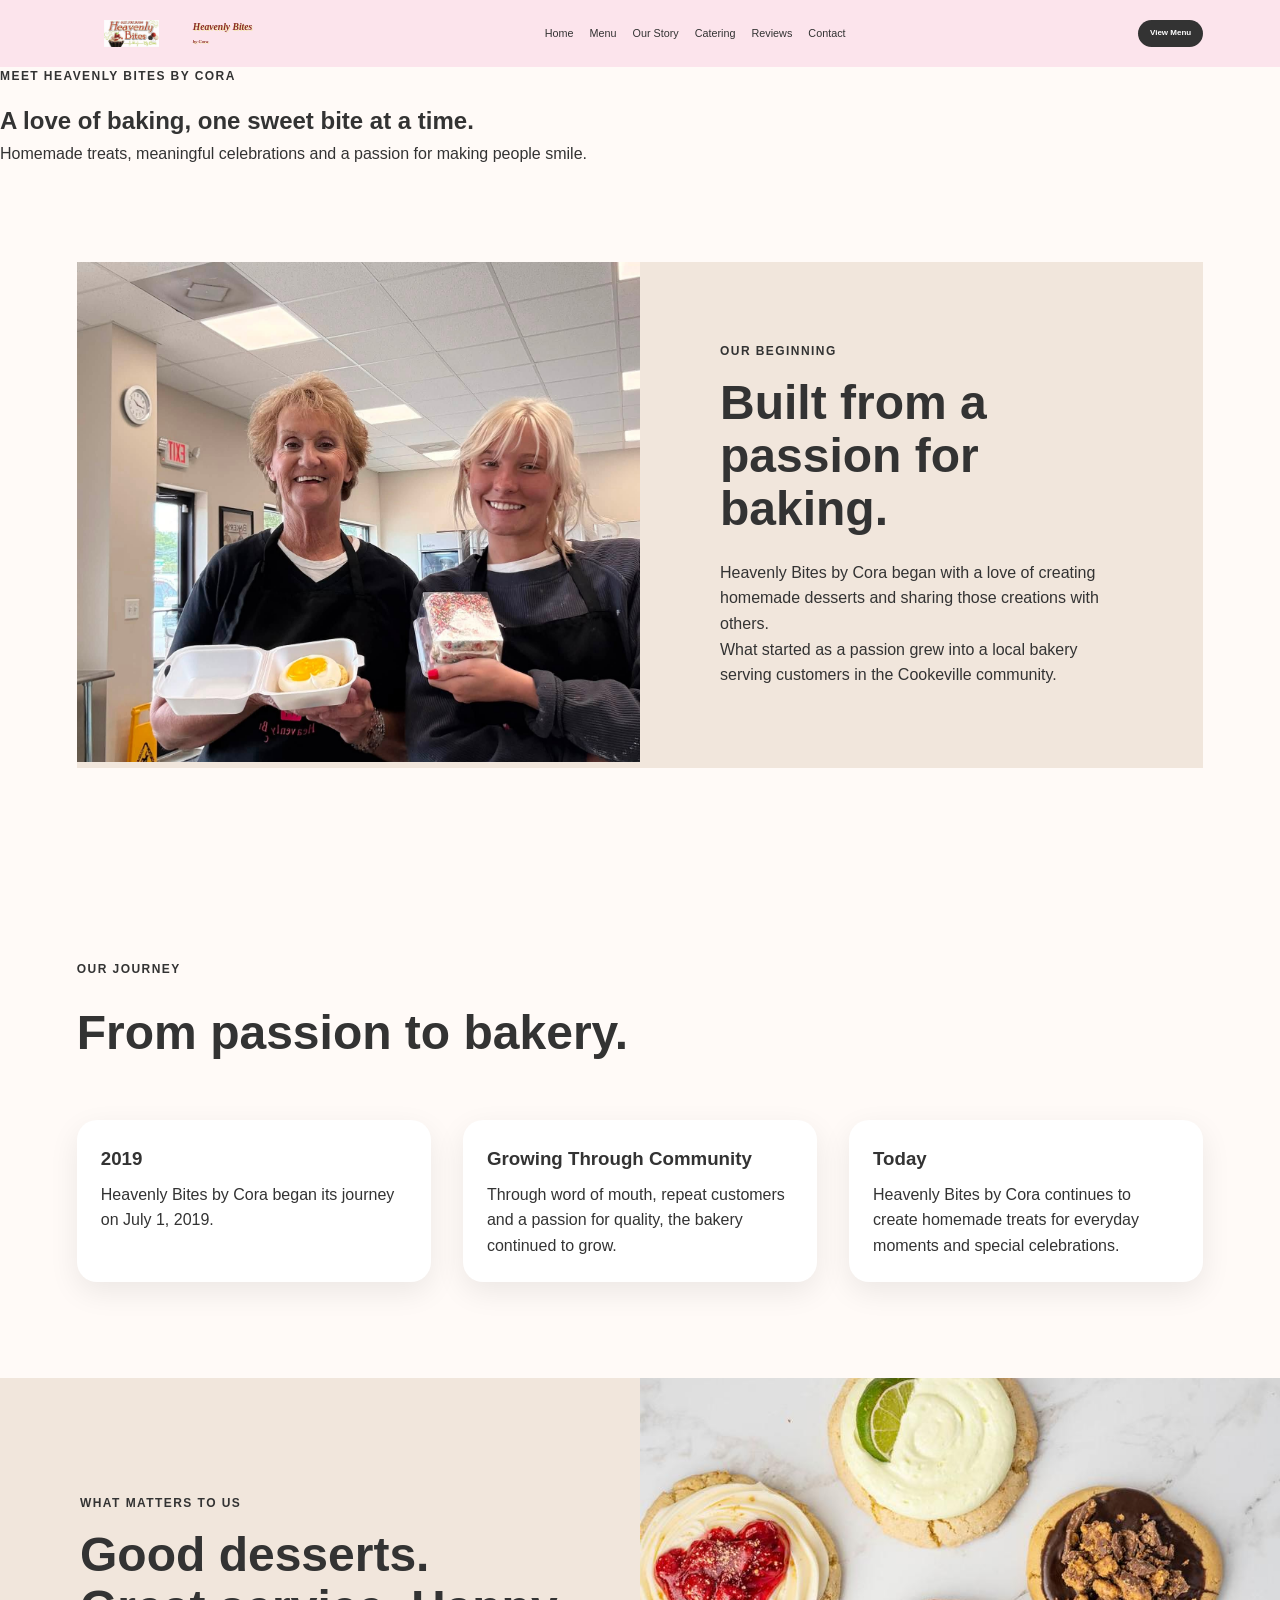
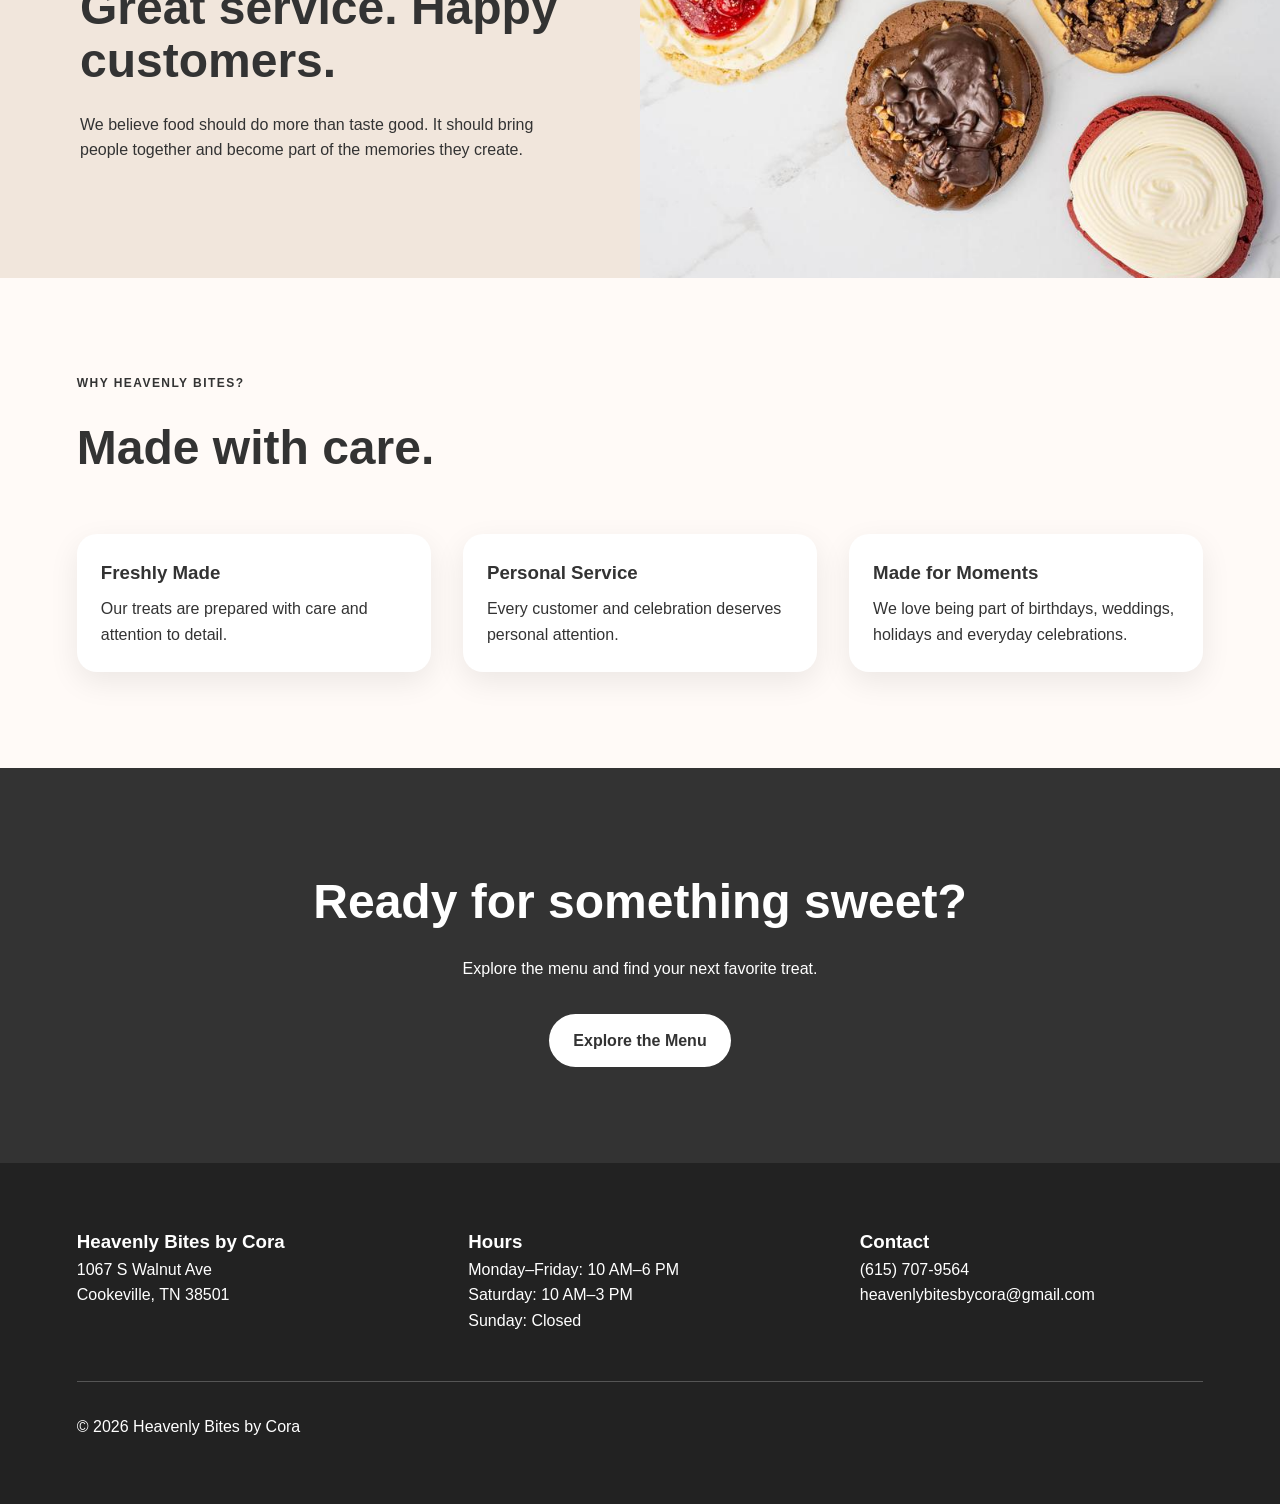
==== about.html @ ba778965 "-m "initial commit"" ====
<!doctype html>
<html lang="en">
  <head>
    <meta charset="UTF-8" />
    <meta name="viewport" content="width=device-width, initial-scale=1.0" />
    <title>Our Story | Heavenly Bites by Cora</title>
    <meta
      name="description"
      content="Learn the story behind Heavenly Bites by Cora and the passion behind the bakery's homemade treats."
    />
    <link rel="stylesheet" href="css/style.css" />
  </head>
  <body>
    <!-- =========================
     Navigation
========================= -->
    <header class="navbar">
      <a href="index.html" class="logo">
        <img src="assets/images/logo-1.png" alt="" />
        <span>Heavenly Bites<br /><small>by Cora</small></span>
      </a>
      <button class="menu-button" aria-label="Open navigation menu">☰</button>
      <nav>
        <a href="index.html"> Home </a>
        <a href="menu.html"> Menu </a>
        <a href="about.html" class="active"> Our Story </a>
        <a href="catering.html"> Catering </a>
        <a href="index.html#reviews"> Reviews </a>
        <a href="index.html#contact"> Contact </a>
      </nav>
      <a href="menu.html" class="btn btn-primary"> View Menu </a>
    </header>
    <!-- =========================
     About Hero
========================= -->
    <main>
      <section class="page-hero">
        <div class="page-hero-content">
          <p class="eyebrow">Meet Heavenly Bites by Cora</p>
          <h1>A love of baking, one sweet bite at a time.</h1>
          <p>
            Homemade treats, meaningful celebrations and a passion for making
            people smile.
          </p>
        </div>
      </section>
      <!-- =========================
     Our Story
========================= -->
      <section class="section">
        <div class="catering">
          <div class="catering-image">
            <img
              src="/assets/images/our-story.jpg"
              alt="Cora, owner of Heavenly Bites by Cora"
            />
          </div>
          <div class="catering-content">
            <p class="eyebrow">Our Beginning</p>
            <h2>Built from a passion for baking.</h2>
            <p>
              Heavenly Bites by Cora began with a love of creating homemade
              desserts and sharing those creations with others.
            </p>
            <p>
              What started as a passion grew into a local bakery serving
              customers in the Cookeville community.
            </p>
          </div>
        </div>
      </section>
      <!-- =========================
     Bakery Story
========================= -->
      <section class="section">
        <div class="section-heading">
          <p class="eyebrow">Our Journey</p>
          <h2>From passion to bakery.</h2>
        </div>
        <div class="product-grid">
          <article class="product-card">
            <div class="product-content">
              <h3>2019</h3>
              <p>Heavenly Bites by Cora began its journey on July 1, 2019.</p>
            </div>
          </article>
          <article class="product-card">
            <div class="product-content">
              <h3>Growing Through Community</h3>
              <p>
                Through word of mouth, repeat customers and a passion for
                quality, the bakery continued to grow.
              </p>
            </div>
          </article>
          <article class="product-card">
            <div class="product-content">
              <h3>Today</h3>
              <p>
                Heavenly Bites by Cora continues to create homemade treats for
                everyday moments and special celebrations.
              </p>
            </div>
          </article>
        </div>
      </section>
      <!-- =========================
     What We Believe
========================= -->
      <section class="catering">
        <div class="catering-content">
          <p class="eyebrow">What matters to us</p>
          <h2>Good desserts. Great service. Happy customers.</h2>
          <p>
            We believe food should do more than taste good. It should bring
            people together and become part of the memories they create.
          </p>
        </div>
        <div class="catering-image">
          <img
            src="/assets/images/cookies-img-2.jpg"
            alt="Fresh baked desserts from Heavenly Bites by Cora"
          />
        </div>
      </section>
      <!-- =========================
     Why Customers Choose Us
========================= -->
      <section class="section">
        <div class="section-heading">
          <p class="eyebrow">Why Heavenly Bites?</p>
          <h2>Made with care.</h2>
        </div>
        <div class="product-grid">
          <article class="product-card">
            <div class="product-content">
              <h3>Freshly Made</h3>
              <p>Our treats are prepared with care and attention to detail.</p>
            </div>
          </article>
          <article class="product-card">
            <div class="product-content">
              <h3>Personal Service</h3>
              <p>Every customer and celebration deserves personal attention.</p>
            </div>
          </article>
          <article class="product-card">
            <div class="product-content">
              <h3>Made for Moments</h3>
              <p>
                We love being part of birthdays, weddings, holidays and everyday
                celebrations.
              </p>
            </div>
          </article>
        </div>
      </section>
      <!-- =========================
     About CTA
========================= -->
      <section class="order-cta">
        <h2>Ready for something sweet?</h2>
        <p>Explore the menu and find your next favorite treat.</p>
        <a href="menu.html" class="btn btn-light"> Explore the Menu </a>
      </section>
    </main>
    <!-- =========================
     Footer
========================= -->
    <footer id="contact">
      <div class="footer-content">
        <div>
          <h3>Heavenly Bites by Cora</h3>
          <p>
            1067 S Walnut Ave<br />
            Cookeville, TN 38501
          </p>
        </div>
        <div>
          <h3>Hours</h3>
          <p>
            Monday–Friday: 10 AM–6 PM<br />
            Saturday: 10 AM–3 PM<br />
            Sunday: Closed
          </p>
        </div>
        <div>
          <h3>Contact</h3>
          <p>(615) 707-9564</p>
          <p>heavenlybitesbycora@gmail.com</p>
        </div>
      </div>
      <p class="copyright">© 2026 Heavenly Bites by Cora</p>
    </footer>
    <script src="js/script.js"></script>
    <script>
      const menuButton = document.querySelector(".menu-button");
      const navigation = document.querySelector("nav");
      if (menuButton && navigation) {
        menuButton.addEventListener("click", () => {
          navigation.classList.toggle("nav-open");
        });
      }
      // =========================
      // Header Scroll Effect
      // =========================
      const header = document.querySelector(".navbar");
      if (header) {
        window.addEventListener("scroll", () => {
          header.classList.toggle("scrolled", window.scrollY > 20);
        });
      }
      // =========================
      // Menu Page Filtering
      // =========================
      const menuFilters = document.querySelectorAll(".menu-filter");
      const menuItems = document.querySelectorAll(".menu-item");
      if (menuFilters.length > 0) {
        menuFilters.forEach((filter) => {
          filter.addEventListener("click", () => {
            const category = filter.dataset.category;
            menuFilters.forEach((button) => {
              button.classList.remove("active");
            });
            filter.classList.add("active");
            menuItems.forEach((item) => {
              if (category === "all" || item.dataset.category === category) {
                item.style.display = "block";
              } else {
                item.style.display = "none";
              }
            });
          });
        });
      }
    </script>
  </body>
</html>
---- css/style.css ----
/* ========================= Base ========================= */

* {
    margin: 0;
    padding: 0;
    box-sizing: border-box;
}

html {
    scroll-behavior: smooth;
}

body {
    font-family: Arial, sans-serif;
    line-height: 1.6;
    color: #333;
    background: #fffaf7;
}

img {
    width: 100%;
    display: block;
}

a {
    text-decoration: none;
    color: inherit;
}


/* ========================= Navigation ========================= */

.navbar {
    display: flex;
    align-items: center;
    justify-content: space-between;

    padding: 1.25rem 6%;
    width: 100%;
    margin: 0 auto;
    border-radius: 0;

    background: #fce4ec;

    position: sticky;
    top: 0;
    z-index: 1000;
    transition:
        width .35s ease,
        margin .35s ease,
        padding .35s ease,
        border-radius .35s ease,
        box-shadow .35s ease;
}

.logo {
    display: flex;
    align-items: center;
    gap: .375rem;
    font-size: .7rem;
    font-weight: 700;
}

.logo img {
    width: 110px;
    height: 27px;
    object-fit: contain;
}

.logo span {
    font-family: Georgia, "Times New Roman", serif;
    font-size: .6rem;
    font-weight: 700;
    line-height: 1.3;
    font-style: italic;
    color: #8b2d24;
    text-shadow: 1px 1px #f4e6b0;
}

.logo span small {
    font-size: 50%;
}

.menu-button {
    display: none;
    padding: 0;
    border: 0;
    background: transparent;
    color: #000;
    opacity: 1;
    font-size: 1.5rem;
    line-height: 1;
}

nav {
    display: flex;
    gap: 1rem;
}

.navbar nav a {
    font-size: .675rem;
}

nav a:hover {
    opacity: .6;
}

@media (min-width: 801px) {
    .navbar > nav {
        flex: 1;
        justify-content: center;
    }
}

.navbar.scrolled {
    padding: 2px 0;
    width: calc(100% - 24px);
    margin: 12px auto 0;
    border-radius: 18px;
}


/* ========================= Buttons ========================= */

.btn {
    display: inline-block;
    padding: .85rem 1.5rem;
    border-radius: 50px;

    font-weight: 600;

    transition: .2s ease;
}

.navbar .btn {
    padding: .425rem .75rem;
    font-size: .5rem;
}

.btn-primary {
    background: #333;
    color: white;
    text-align: center;
}

.btn-primary:hover {
    transform: translateY(-2px);
}

.btn-secondary {
    border: 1px solid #333;
}

.btn-light {
    background: white;
    color: #333;
}


/* ========================= Hero ========================= */

.hero {
    min-height: 80vh;

    display: grid;
    grid-template-columns: 1fr 1fr;

    align-items: center;
    gap: 4rem;

    padding: 5rem 6%;
}

.hero-content {
    max-width: 600px;
}

.eyebrow {
    text-transform: uppercase;
    letter-spacing: .12em;
    font-size: .75rem;
    font-weight: 700;
    margin-bottom: 1rem;
}

.hero h1 {
    font-size: clamp(3rem, 6vw, 5.5rem);
    line-height: 1.05;
    margin-bottom: 1.5rem;
}

.hero h1 span {
    display: block;
}

.hero p {
    max-width: 500px;
    margin-bottom: 2rem;
}

.hero-buttons {
    display: flex;
    gap: 1rem;
    flex-wrap: wrap;
}

.hero-image img,
.hero-image video {
    display: block;
    width: 100%;
    height: 600px;
    object-fit: cover;
    border-radius: 30px;
}


/* ========================= Sections ========================= */

.section {
    padding: 6rem 6%;
}

.section-heading {
    max-width: 650px;
    margin-bottom: 3rem;
}

.section-heading h2 {
    font-size: 3rem;
    margin-bottom: 1rem;
}


/* ========================= Product Cards ========================= */

.product-grid {
    display: grid;
    grid-template-columns:
        repeat(3, 1fr);

    gap: 2rem;
}

.product-card {
    background: white;
    border-radius: 20px;
    overflow: hidden;

    box-shadow:
        0 10px 30px rgba(0, 0, 0, .08);
}

.product-card img {
    height: 280px;
    object-fit: cover;
}

.product-content {
    padding: 1.5rem;
}

.product-content h3 {
    margin-bottom: .5rem;
}

.product-content a {
    display: inline-block;
    margin-top: 1rem;
    font-weight: 700;
}


/* ========================= Catering ========================= */

.catering {
    display: grid;
    grid-template-columns: 1fr 1fr;

    background: #f1e6dc;
}

.catering-image img {
    height: 500px;
    object-fit: cover;
}

.catering-content {
    padding: 5rem;
    display: flex;
    flex-direction: column;
    justify-content: center;
}

.catering-content h2 {
    font-size: 3rem;
    line-height: 1.1;
    margin-bottom: 1.5rem;
}


/* ========================= Reviews ========================= */

.review-grid {
    display: grid;
    grid-template-columns:
        repeat(3, 1fr);

    gap: 2rem;
}

blockquote {
    background: white;
    padding: 2rem;
    border-radius: 20px;
}

.review-grid blockquote {
    border: 3px solid #000;
}

blockquote p {
    font-size: 1.1rem;
    margin-bottom: 1rem;
}


/* ========================= Order CTA ========================= */

.order-cta {
    text-align: center;
    padding: 6rem 6%;

    background: #333;
    color: white;
}

.order-cta h2 {
    font-size: 3rem;
    margin-bottom: 1rem;
}

.order-cta p {
    margin-bottom: 2rem;
}


/* ========================= Footer ========================= */

footer {
    padding: 4rem 6%;
    background: #222;
    color: white;
}

.footer-content {
    display: grid;
    grid-template-columns:
        repeat(3, 1fr);

    gap: 3rem;
}

.copyright {
    margin-top: 3rem;
    padding-top: 2rem;
    border-top: 1px solid #555;
}


/* ========================= Mobile ========================= */

@media (max-width: 800px) {

    .page-hero h1 {
        font-size: 6rem;
        line-height: 1;
    }

    .navbar {
        flex-wrap: wrap;
        gap: 1rem;
    }

    nav {
        order: 3;
        width: 100%;
        justify-content: center;
        flex-wrap: wrap;
    }

    .hero {
        grid-template-columns: 1fr;
        padding-top: 3rem;
    }

    .hero-image img,
    .hero-image video {
        height: 400px;
    }

    .product-grid,
    .review-grid,
    .footer-content {
        grid-template-columns: 1fr;
    }

    .catering {
        grid-template-columns: 1fr;
    }

    .catering-content {
        padding: 3rem 6%;
    }

}
/* ========================= JavaScript Animations ========================= */

.fade-in {
    opacity: 0;
    transform: translateY(25px);
    transition:
        opacity .6s ease,
        transform .6s ease;
}

.fade-in.visible {
    opacity: 1;
    transform: translateY(0);
}


/* ========================= Scrolling Header ========================= */

.navbar.scrolled {
    box-shadow:
        0 5px 20px rgba(0, 0, 0, .08);
}


/* ========================= Mobile Navigation ========================= */

@media (max-width: 800px) {

    .menu-button {
        display: block;
    }

    nav {
        display: none;
    }

    nav.nav-open {
        display: flex;
        flex-direction: column;
        width: 100%;
    }

}
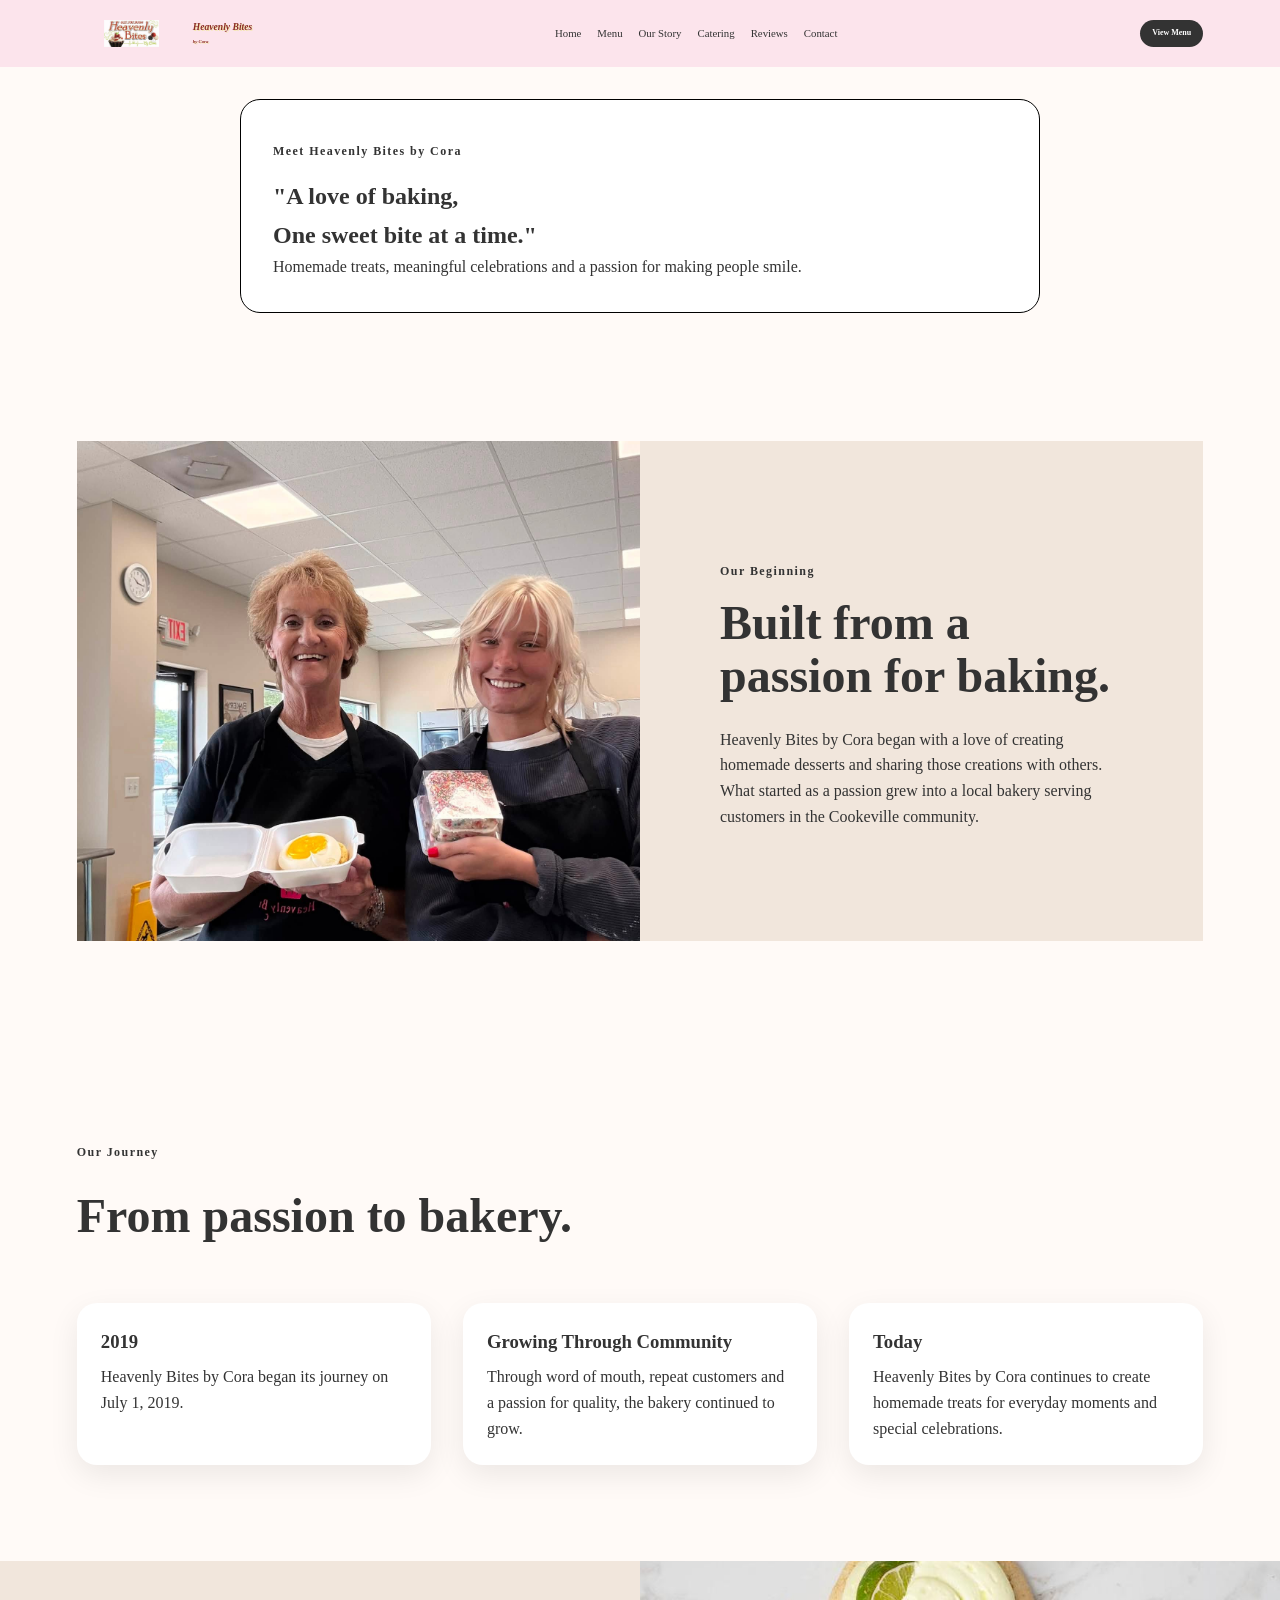
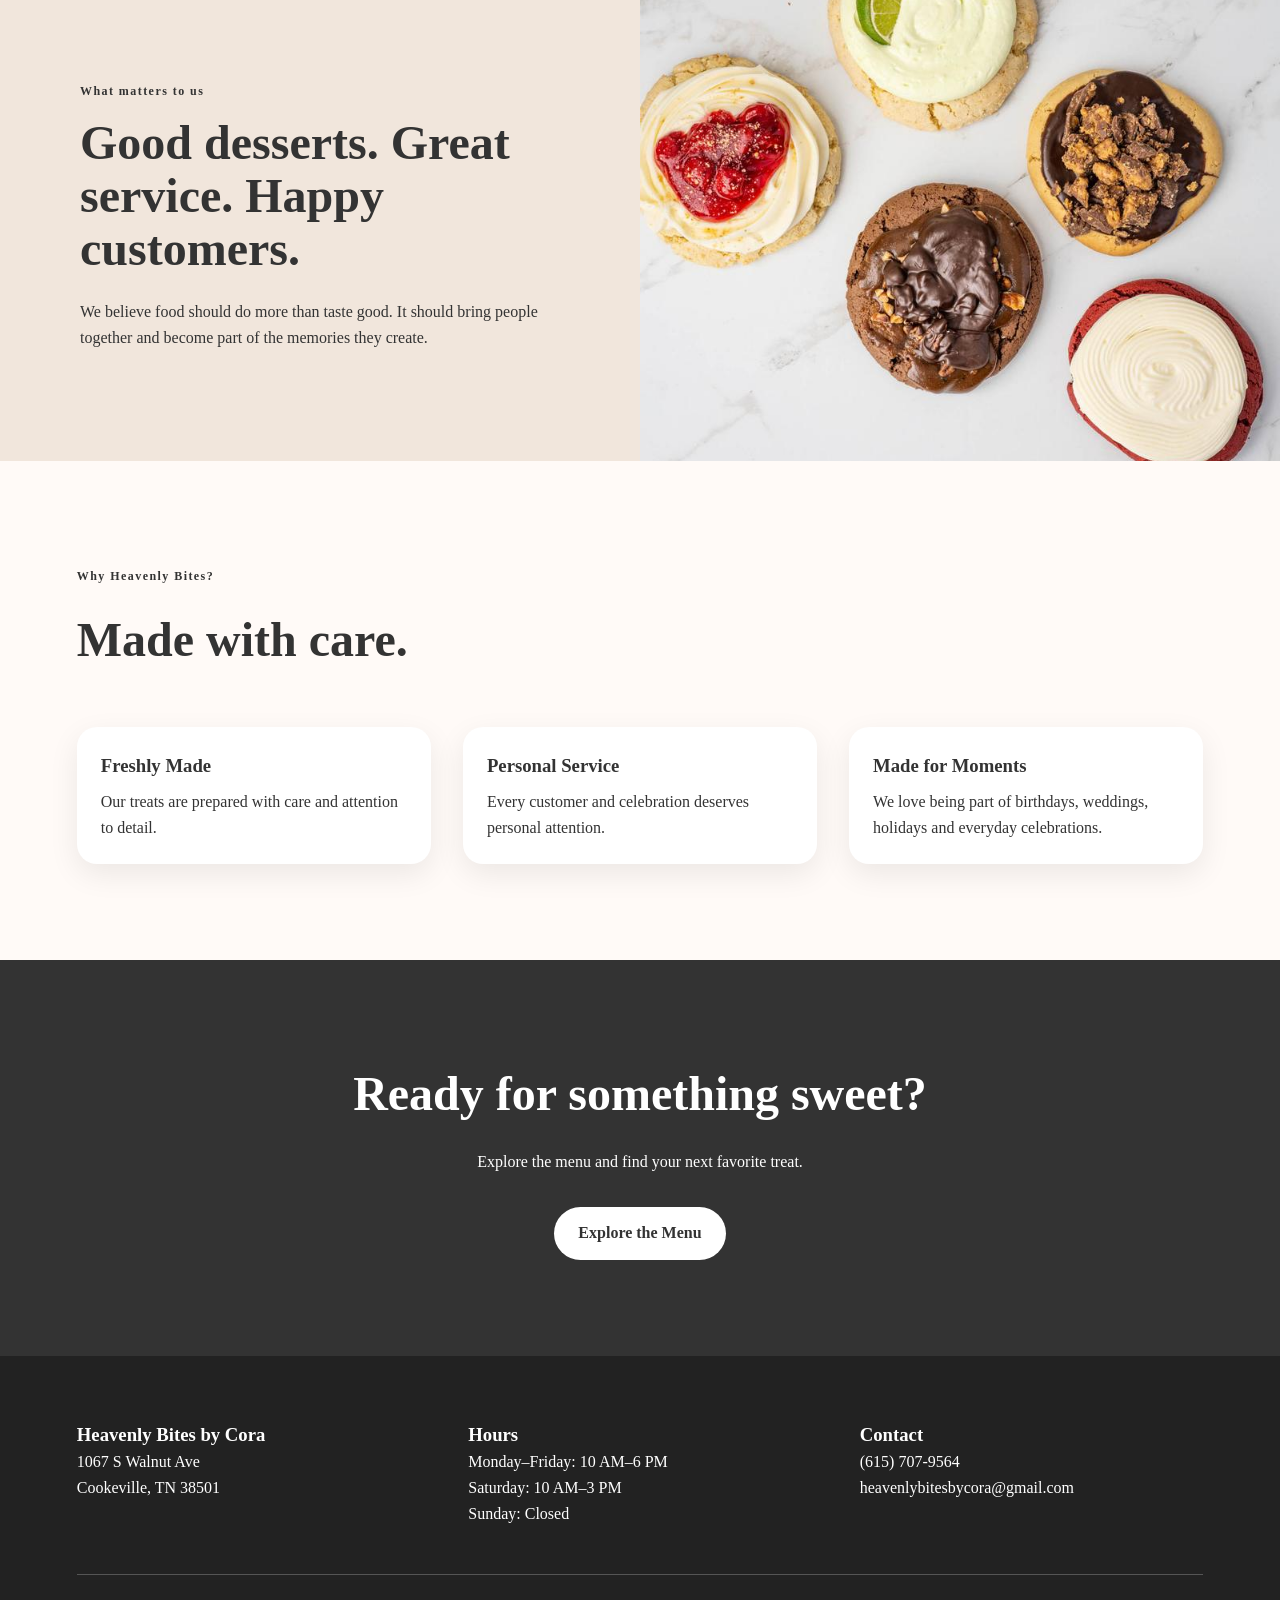
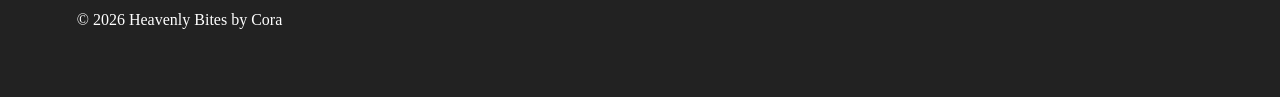
==== commit edb3111c: "Added modals and drop down menu options for pies and baked goods" ====
--- a/about.html
+++ b/about.html
@@ -35,9 +35,11 @@
 ========================= -->
     <main>
       <section class="page-hero">
-        <div class="page-hero-content">
+        <div class="page-hero-content about-hero-box">
           <p class="eyebrow">Meet Heavenly Bites by Cora</p>
-          <h1>A love of baking, one sweet bite at a time.</h1>
+          <h1>"A love of baking, 
+            <br>
+            One sweet bite at a time."</h1>
           <p>
             Homemade treats, meaningful celebrations and a passion for making
             people smile.
--- a/css/style.css
+++ b/css/style.css
@@ -4,6 +4,7 @@
     margin: 0;
     padding: 0;
     box-sizing: border-box;
+    font-family: Georgia, "Times New Roman", serif;
 }
 
 html {
@@ -11,7 +12,6 @@
 }
 
 body {
-    font-family: Arial, sans-serif;
     line-height: 1.6;
     color: #333;
     background: #fffaf7;
@@ -176,11 +176,11 @@
 }
 
 .eyebrow {
-    text-transform: uppercase;
     letter-spacing: .12em;
     font-size: .75rem;
     font-weight: 700;
     margin-bottom: 1rem;
+    padding-top: 10px;
 }
 
 .hero h1 {
@@ -195,7 +195,8 @@
 
 .hero p {
     max-width: 500px;
-    margin-bottom: 2rem;
+    margin-top: 6rem;
+    
 }
 
 .hero-buttons {
@@ -213,11 +214,39 @@
     border-radius: 30px;
 }
 
+.about-hero-box {
+    max-width: 800px;
+    margin: 2rem auto;
+    padding: 2rem;
+    background: #fff;
+    border: 1px solid #000;
+    border-radius: 20px;
+}
+.menu-hero-box {
+    max-width: 800px;
+    margin: 2rem auto;
+    padding: 2rem;
+    background: #fff;
+    border: 1px solid #000;
+    border-radius: 20px;
+}
+.catering-hero-box {
+    max-width: 800px;
+    margin: 2rem auto;
+    padding: 2rem;
+    background: #fff;
+    border: 1px solid #000;
+    border-radius: 20px;
+}
 
 /* ========================= Sections ========================= */
 
 .section {
     padding: 6rem 6%;
+}
+
+.catering-intro {
+    padding-top: 2rem;
 }
 
 .section-heading {
@@ -229,7 +258,22 @@
     font-size: 3rem;
     margin-bottom: 1rem;
 }
-
+.catering-form {
+    max-width: 800px;
+    margin: 2rem auto;
+    padding: 2rem;
+    background: #fff;
+    border: 1px solid #000;
+    border-radius: 20px;
+}
+
+.catering-form input,
+.catering-form select,
+.catering-form textarea {
+    display: block;
+    width: 100%;
+    box-sizing: border-box;
+}
 
 /* ========================= Product Cards ========================= */
 
@@ -267,6 +311,369 @@
     display: inline-block;
     margin-top: 1rem;
     font-weight: 700;
+}
+
+.menu-grid {
+    display: grid;
+    grid-template-columns: repeat(auto-fit, minmax(min(100%, 260px), 320px));
+    justify-content: center;
+    gap: 1.5rem;
+}
+
+.menu-item {
+    display: flex;
+    flex-direction: column;
+    overflow: hidden;
+    background: #fff;
+    border-radius: 16px;
+    box-shadow: 0 10px 30px rgba(0, 0, 0, .08);
+}
+
+.menu-item img {
+    width: 100%;
+    height: 220px;
+    object-fit: cover;
+}
+
+.menu-item-content {
+    display: flex;
+    flex: 1;
+    flex-direction: column;
+    padding: 1.25rem;
+}
+
+.menu-item-actions {
+    display: flex;
+    gap: .5rem;
+    margin-top: auto;
+    padding-top: 1rem;
+}
+
+.menu-item-actions > * {
+    flex: 1 1 0;
+    min-width: 0;
+    min-height: 3rem;
+    display: flex;
+    align-items: center;
+    justify-content: center;
+    margin: 0;
+    padding: .5rem;
+    border: 0;
+    border-radius: 999px;
+    background: #fce4ec;
+    color: #333;
+    cursor: pointer;
+    font: inherit;
+    font-size: .8rem;
+    font-weight: 700;
+    line-height: 1.2;
+    text-align: center;
+    text-decoration: none;
+    transition: background-color .2s ease, transform .2s ease;
+}
+
+.menu-item-actions > *:hover {
+    background: #f8cbd9;
+    transform: translateY(-1px);
+}
+
+.order-add-button {
+    border: 0;
+    border-radius: 999px;
+    background: #fce4ec;
+    color: #333;
+    cursor: pointer;
+    font-size: .9rem;
+    font-weight: 700;
+    padding: .75rem 1rem;
+    text-align: center;
+    transition: background-color .2s ease, transform .2s ease;
+}
+
+.order-add-button:hover {
+    background: #f8cbd9;
+    transform: translateY(-1px);
+}
+
+.order-modal {
+    position: fixed;
+    inset: 0;
+    width: min(92vw, 460px);
+    max-width: none;
+    max-height: 90vh;
+    margin: auto;
+    padding: 0;
+    overflow: auto;
+    border: 0;
+    border-radius: 20px;
+    box-shadow: 0 18px 60px rgba(0, 0, 0, .3);
+}
+
+.order-modal::backdrop {
+    background: rgba(0, 0, 0, .6);
+}
+
+.order-modal-content {
+    display: flex;
+    flex-direction: column;
+    gap: 1rem;
+    padding: 1.5rem;
+}
+
+.order-modal-image {
+    width: 100%;
+    height: 240px;
+    border-radius: 12px;
+    object-fit: cover;
+}
+
+.order-modal-content h2 {
+    padding-right: 2rem;
+}
+
+.order-modal-price {
+    font-weight: 700;
+}
+
+.order-modal-close,
+.order-cart-close {
+    border: 0;
+    background: transparent;
+    color: #333;
+    cursor: pointer;
+    font-size: 1.75rem;
+    line-height: 1;
+}
+
+.order-modal-close {
+    position: absolute;
+    top: .75rem;
+    right: .75rem;
+}
+
+.order-quantity {
+    width: 6rem;
+    padding: .5rem;
+    border: 1px solid #777;
+    border-radius: 6px;
+    font: inherit;
+}
+
+.order-flavor-field,
+.order-baked-good-field {
+    display: grid;
+    gap: .5rem;
+}
+
+.order-flavor-field[hidden],
+.order-baked-good-field[hidden] {
+    display: none;
+}
+
+.order-flavor-field select,
+.order-baked-good-field select {
+    width: 100%;
+    padding: .6rem;
+    border: 1px solid #777;
+    border-radius: 6px;
+    background: #fff;
+    font: inherit;
+}
+
+.order-add-button {
+    margin-top: .5rem;
+}
+
+.order-cart-toggle {
+    position: fixed;
+    right: 1.5rem;
+    bottom: 1.5rem;
+    z-index: 1001;
+    padding: .85rem 1.25rem;
+    border: 0;
+    border-radius: 999px;
+    background: #fce4ec;
+    color: #333;
+    box-shadow: 0 5px 20px rgba(0, 0, 0, .2);
+    cursor: pointer;
+    font: inherit;
+    font-weight: 700;
+}
+
+.order-cart {
+    position: fixed;
+    right: 1.5rem;
+    bottom: 5.5rem;
+    z-index: 1001;
+    width: min(92vw, 380px);
+    max-height: min(70vh, 560px);
+    padding: 1.25rem;
+    overflow: auto;
+    border: 1px solid #ddd;
+    border-radius: 16px;
+    background: #fff;
+    box-shadow: 0 10px 40px rgba(0, 0, 0, .2);
+}
+
+.order-cart[hidden] {
+    display: none;
+}
+
+.order-cart-header,
+.order-cart-item {
+    display: flex;
+    align-items: flex-start;
+    justify-content: space-between;
+    gap: 1rem;
+}
+
+.order-cart-header {
+    margin-bottom: 1rem;
+}
+
+.order-cart-item {
+    padding: .75rem 0;
+    border-bottom: 1px solid #eee;
+}
+
+.order-cart-item h3 {
+    font-size: 1rem;
+}
+
+.order-cart-item p,
+.order-cart-note {
+    font-size: .875rem;
+}
+
+.order-cart-remove {
+    border: 0;
+    background: none;
+    color: #8b2d24;
+    cursor: pointer;
+    font: inherit;
+    text-decoration: underline;
+}
+
+.order-cart-total {
+    margin-top: 1rem;
+    font-weight: 700;
+}
+
+.order-cart-note {
+    margin-top: .5rem;
+}
+
+.order-checkout-button,
+.checkout-start-button {
+    width: 100%;
+    margin-top: 1rem;
+    padding: .75rem 1rem;
+    border: 0;
+    border-radius: 999px;
+    background: #fce4ec;
+    color: #333;
+    cursor: pointer;
+    font: inherit;
+    font-weight: 700;
+}
+
+.order-checkout-button:disabled {
+    cursor: not-allowed;
+    opacity: .55;
+}
+
+.checkout-modal {
+    position: fixed;
+    inset: 0;
+    width: min(92vw, 320px);
+    max-width: none;
+    max-height: 90vh;
+    margin: auto;
+    padding: 0;
+    overflow: auto;
+    border: 0;
+    border-radius: 16px;
+    box-shadow: 0 18px 60px rgba(0, 0, 0, .25);
+}
+
+.checkout-modal::backdrop {
+    background: rgba(0, 0, 0, .4);
+}
+
+.checkout-modal-content {
+    display: flex;
+    flex-direction: column;
+    gap: 1rem;
+    padding: 1.25rem;
+}
+
+.checkout-modal-content h2 {
+    padding-right: 1.5rem;
+    font-size: 1.5rem;
+}
+
+.checkout-modal-close {
+    position: absolute;
+    top: .65rem;
+    right: .65rem;
+    border: 0;
+    background: transparent;
+    color: #333;
+    cursor: pointer;
+    font-size: 1.5rem;
+    line-height: 1;
+}
+
+.checkout-options {
+    display: grid;
+    gap: .5rem;
+    border: 0;
+}
+
+.checkout-options legend {
+    margin-bottom: .5rem;
+    font-weight: 700;
+}
+
+.checkout-options label {
+    display: flex;
+    align-items: flex-start;
+    gap: .5rem;
+}
+
+.checkout-options input {
+    margin-top: .3rem;
+    accent-color: #d76b91;
+}
+
+.checkout-schedule,
+.checkout-address {
+    display: grid;
+    gap: .5rem;
+}
+
+.checkout-schedule[hidden],
+.checkout-address[hidden],
+.schedule-pickup-option[hidden] {
+    display: none;
+}
+
+.checkout-schedule input,
+.checkout-address input {
+    width: 100%;
+    padding: .5rem;
+    border: 1px solid #777;
+    border-radius: 6px;
+    font: inherit;
+}
+
+.checkout-message {
+    font-size: .875rem;
+}
+
+.checkout-start-button:hover,
+.order-checkout-button:not(:disabled):hover {
+    background: #f8cbd9;
 }
 
 
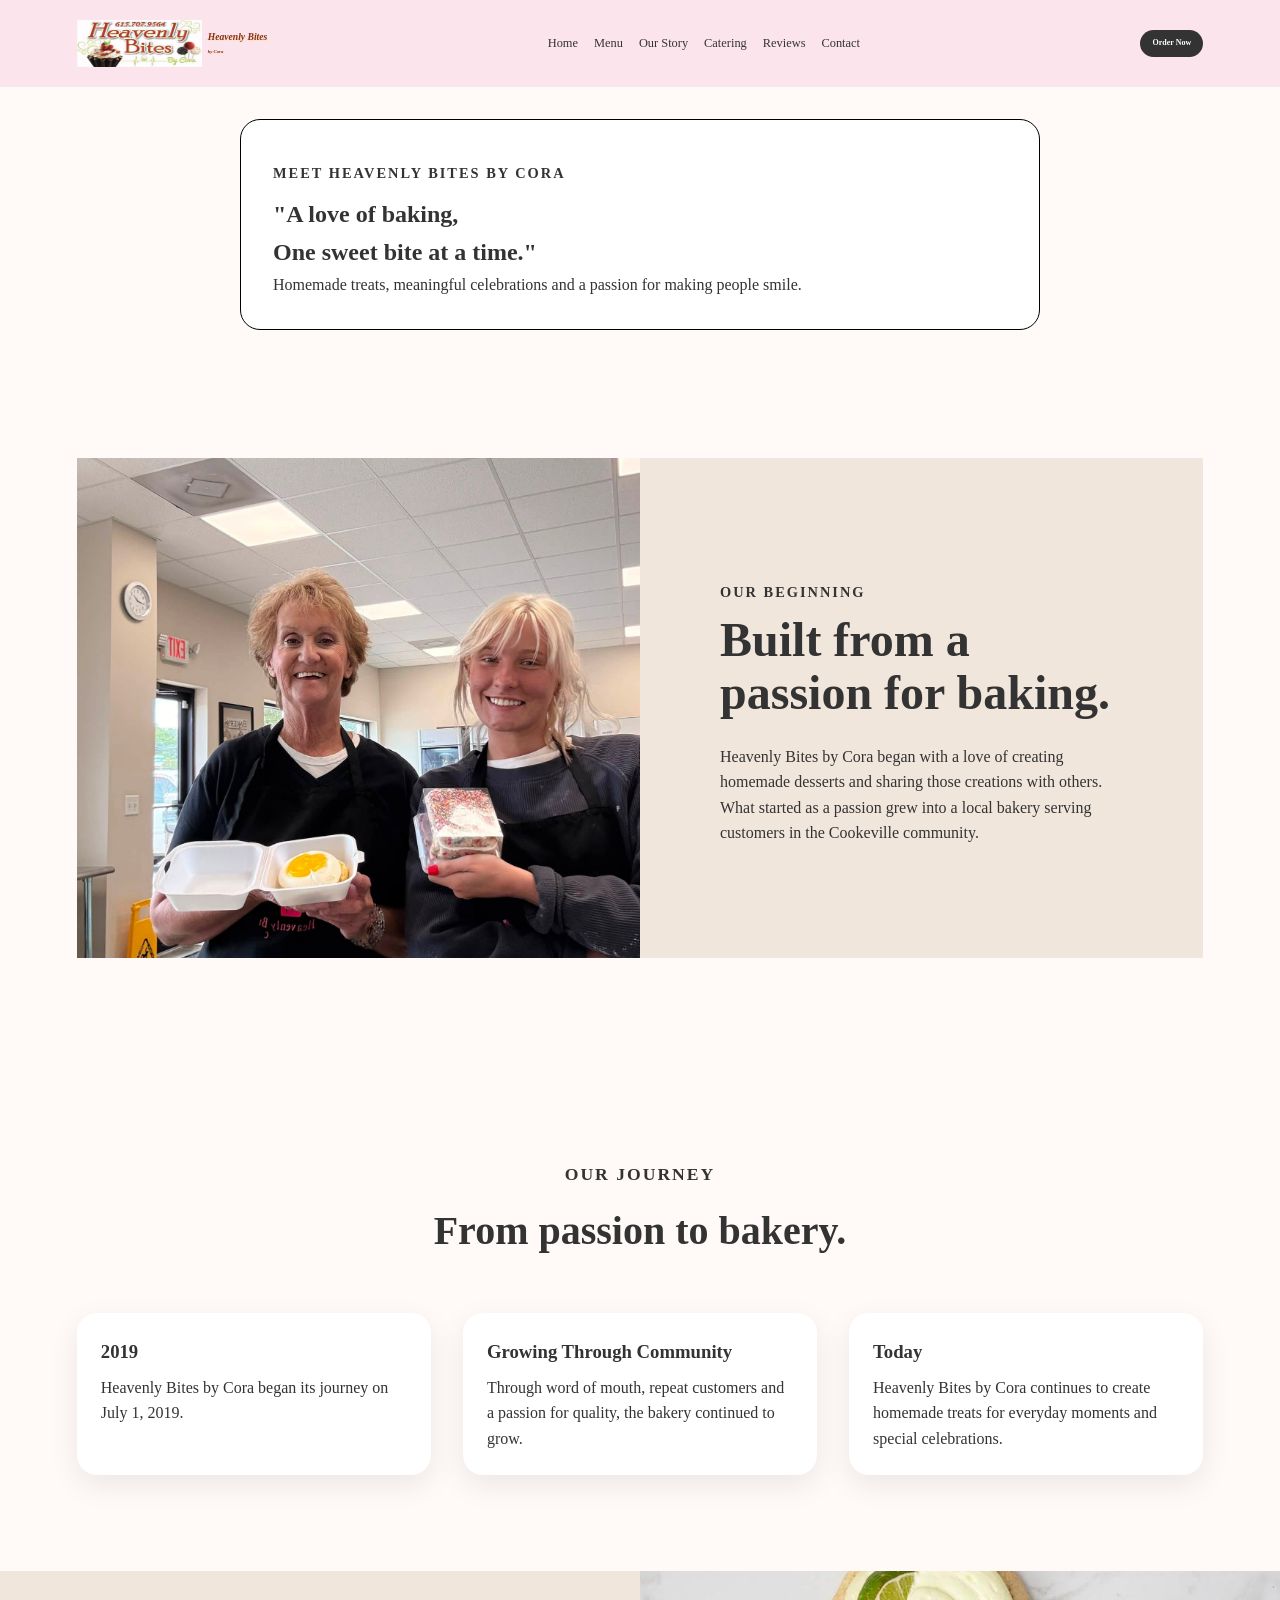
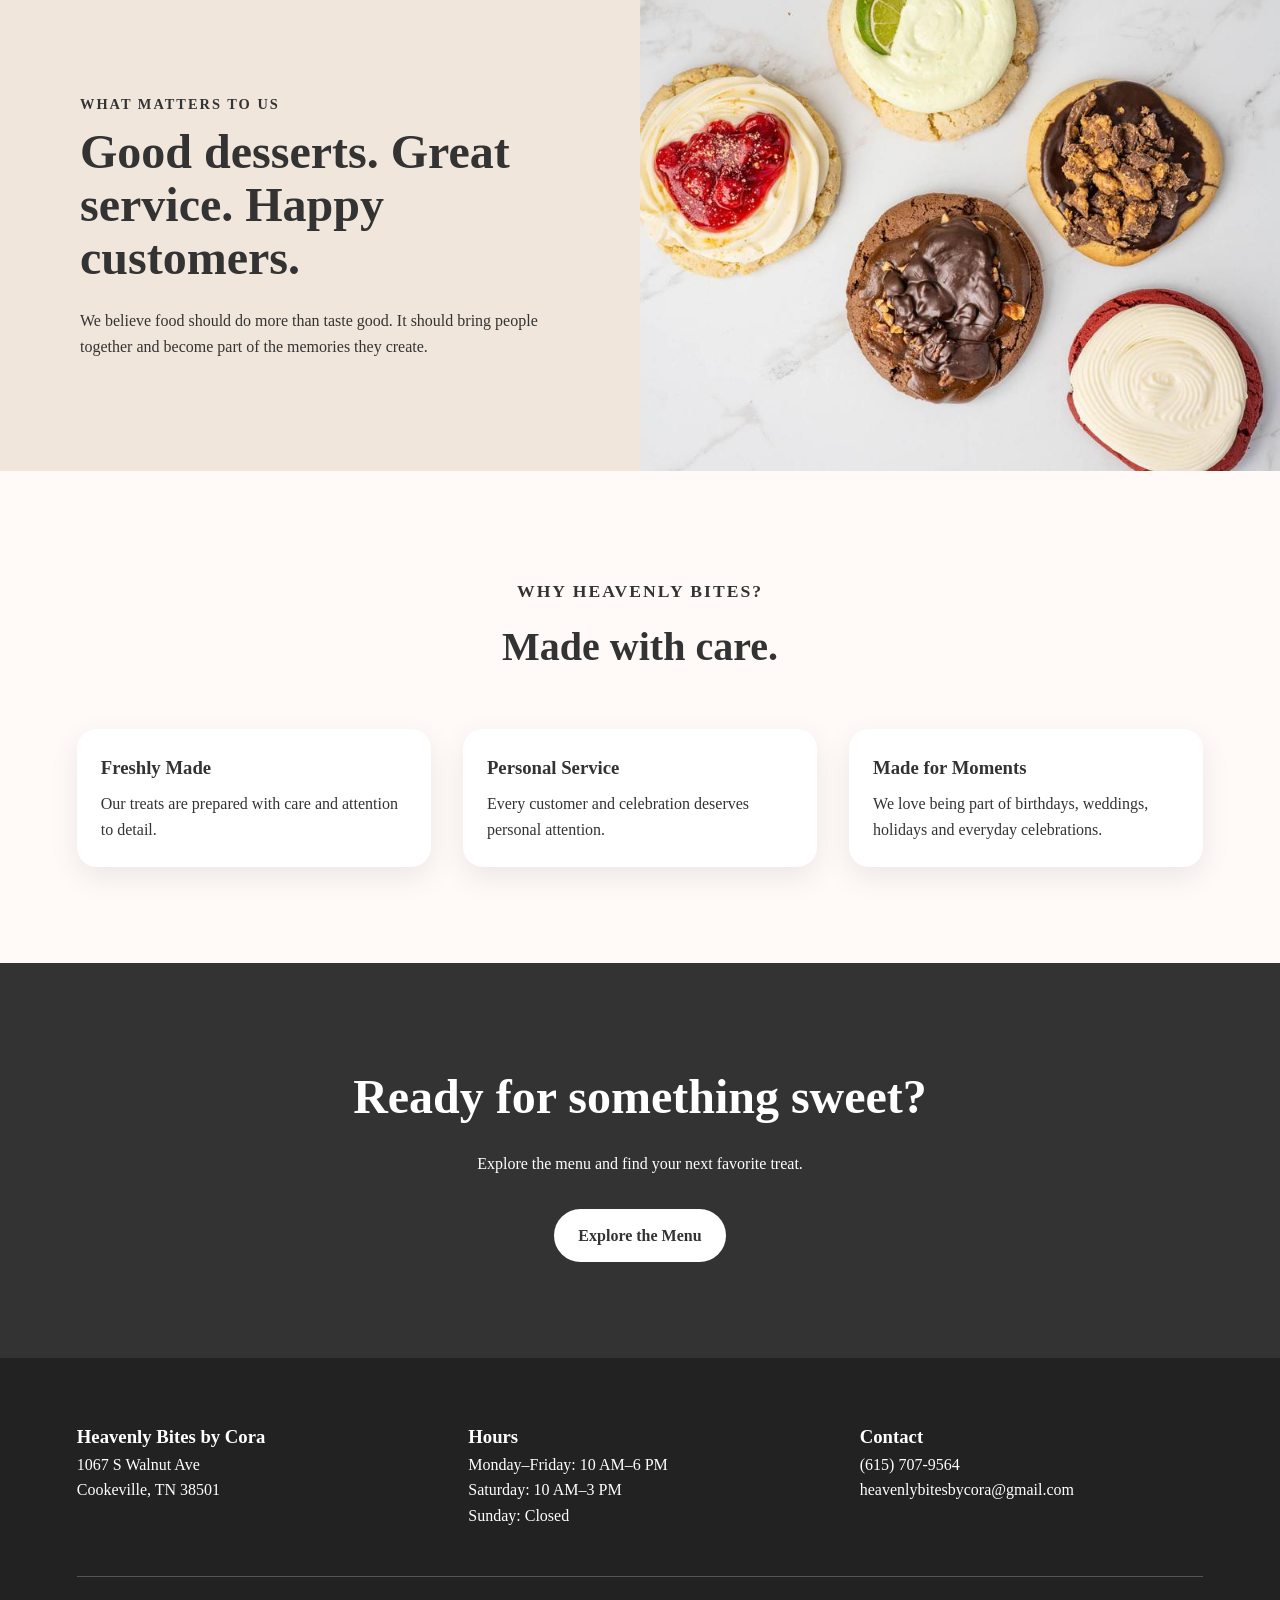
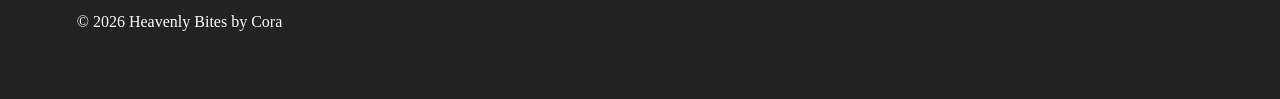
==== commit ec031139: "Design Changes" ====
--- a/about.html
+++ b/about.html
@@ -28,7 +28,7 @@
         <a href="index.html#reviews"> Reviews </a>
         <a href="index.html#contact"> Contact </a>
       </nav>
-      <a href="menu.html" class="btn btn-primary"> View Menu </a>
+      <a href="menu.html" class="btn btn-primary"> Order Now </a>
     </header>
     <!-- =========================
      About Hero
--- a/css/style.css
+++ b/css/style.css
@@ -62,9 +62,8 @@
 }
 
 .logo img {
-    width: 110px;
-    height: 27px;
-    object-fit: contain;
+    width: 125px;
+    height: 47px;
 }
 
 .logo span {
@@ -98,7 +97,7 @@
 }
 
 .navbar nav a {
-    font-size: .675rem;
+    font-size: .775rem;
 }
 
 nav a:hover {
@@ -113,10 +112,8 @@
 }
 
 .navbar.scrolled {
-    padding: 2px 0;
-    width: calc(100% - 24px);
-    margin: 12px auto 0;
     border-radius: 18px;
+    box-shadow: 0 5px 20px rgba(0, 0, 0, 0.08);
 }
 
 
@@ -259,7 +256,7 @@
     margin-bottom: 1rem;
 }
 .catering-form {
-    max-width: 800px;
+    max-width: 600px;
     margin: 2rem auto;
     padding: 2rem;
     background: #fff;
@@ -274,6 +271,166 @@
     width: 100%;
     box-sizing: border-box;
 }
+/* =========================
+   REVIEWS SECTION
+========================= */
+.reviews {
+    padding: 80px 20px;
+    background: #faf7f2;
+}
+.reviews-container {
+    max-width: 1200px;
+    margin: 0 auto;
+}
+.section-heading {
+    text-align: center;
+    max-width: 700px;
+    margin: 0 auto 50px;
+}
+.eyebrow {
+    display: block;
+    margin-bottom: 10px;
+    font-size: 0.9rem;
+    font-weight: 700;
+    letter-spacing: 2px;
+    text-transform: uppercase;
+}
+.section-heading h2 {
+    margin-bottom: 15px;
+    font-size: 2.5rem;
+}
+.section-heading p {
+    font-size: 1.1rem;
+}
+/* REVIEW GRID */
+.reviews-grid {
+    display: grid;
+    grid-template-columns: repeat(3, 1fr);
+    gap: 25px;
+}
+
+.reviews-grid.is-carousel {
+    max-width: 760px;
+    margin: 0 auto;
+    grid-template-columns: minmax(0, 1fr);
+}
+
+.reviews-grid.is-carousel .review-card {
+    grid-area: 1 / 1;
+    opacity: 0;
+    pointer-events: none;
+    transform: translateX(110%);
+    transition:
+        opacity .6s ease,
+        transform .6s ease,
+        box-shadow .3s ease;
+}
+
+.reviews-grid.is-carousel .review-card.is-active {
+    opacity: 1;
+    pointer-events: auto;
+    transform: translateX(0);
+}
+
+.reviews-grid.is-carousel .review-card.is-leaving {
+    opacity: 0;
+    transform: translateX(-110%);
+}
+
+.reviews-grid.is-carousel .review-card:hover {
+    transform: translateX(0);
+}
+
+.review-carousel-toggle {
+    display: block;
+    margin: -1.5rem auto 1.5rem;
+    padding: .5rem .9rem;
+    border: 1px solid #8b2d24;
+    border-radius: 999px;
+    background: transparent;
+    color: #8b2d24;
+    cursor: pointer;
+    font: inherit;
+}
+
+.review-carousel-toggle:focus-visible {
+    outline: 2px solid #8b2d24;
+    outline-offset: 3px;
+}
+
+@media (prefers-reduced-motion: reduce) {
+    .reviews-grid.is-carousel .review-card {
+        transition: none;
+    }
+}
+
+/* REVIEW CARD */
+.review-card {
+    padding: 30px;
+    background: #ffffff;
+    border-radius: 12px;
+    box-shadow: 0 5px 20px rgba(0, 0, 0, 0.08);
+    transition: transform 0.3s ease,
+                box-shadow 0.3s ease;
+}
+.review-card:hover {
+    transform: translateY(-5px);
+    box-shadow: 0 10px 30px rgba(0, 0, 0, 0.12);
+}
+/* STARS */
+.stars {
+    margin-bottom: 18px;
+    font-size: 1.2rem;
+    letter-spacing: 3px;
+}
+/* REVIEW TEXT */
+.review-text {
+    margin-bottom: 25px;
+    line-height: 1.7;
+    font-size: 1rem;
+}
+/* AUTHOR */
+.review-author {
+    display: flex;
+    flex-direction: column;
+    gap: 5px;
+}
+
+.review-author strong {
+    font-size: 1rem;
+}
+
+.review-author span {
+    font-size: 0.85rem;
+}
+/* =========================
+   RESPONSIVE DESIGN
+========================= */
+
+@media (max-width: 900px) {
+
+    .reviews-grid {
+        grid-template-columns: repeat(2, 1fr);
+    }
+
+}
+
+
+@media (max-width: 600px) {
+
+    .reviews {
+        padding: 60px 15px;
+    }
+
+    .section-heading h2 {
+        font-size: 2rem;
+    }
+
+    .reviews-grid {
+        grid-template-columns: 1fr;
+    }
+
+}
 
 /* ========================= Product Cards ========================= */
 
@@ -316,8 +473,16 @@
 .menu-grid {
     display: grid;
     grid-template-columns: repeat(auto-fit, minmax(min(100%, 260px), 320px));
-    justify-content: center;
+    justify-content: start;
     gap: 1.5rem;
+}
+
+.menu-section .section-heading,
+.menu-section .menu-grid {
+    width: 88%;
+    max-width: 1008px;
+    margin-right: auto;
+    margin-left: auto;
 }
 
 .menu-item {
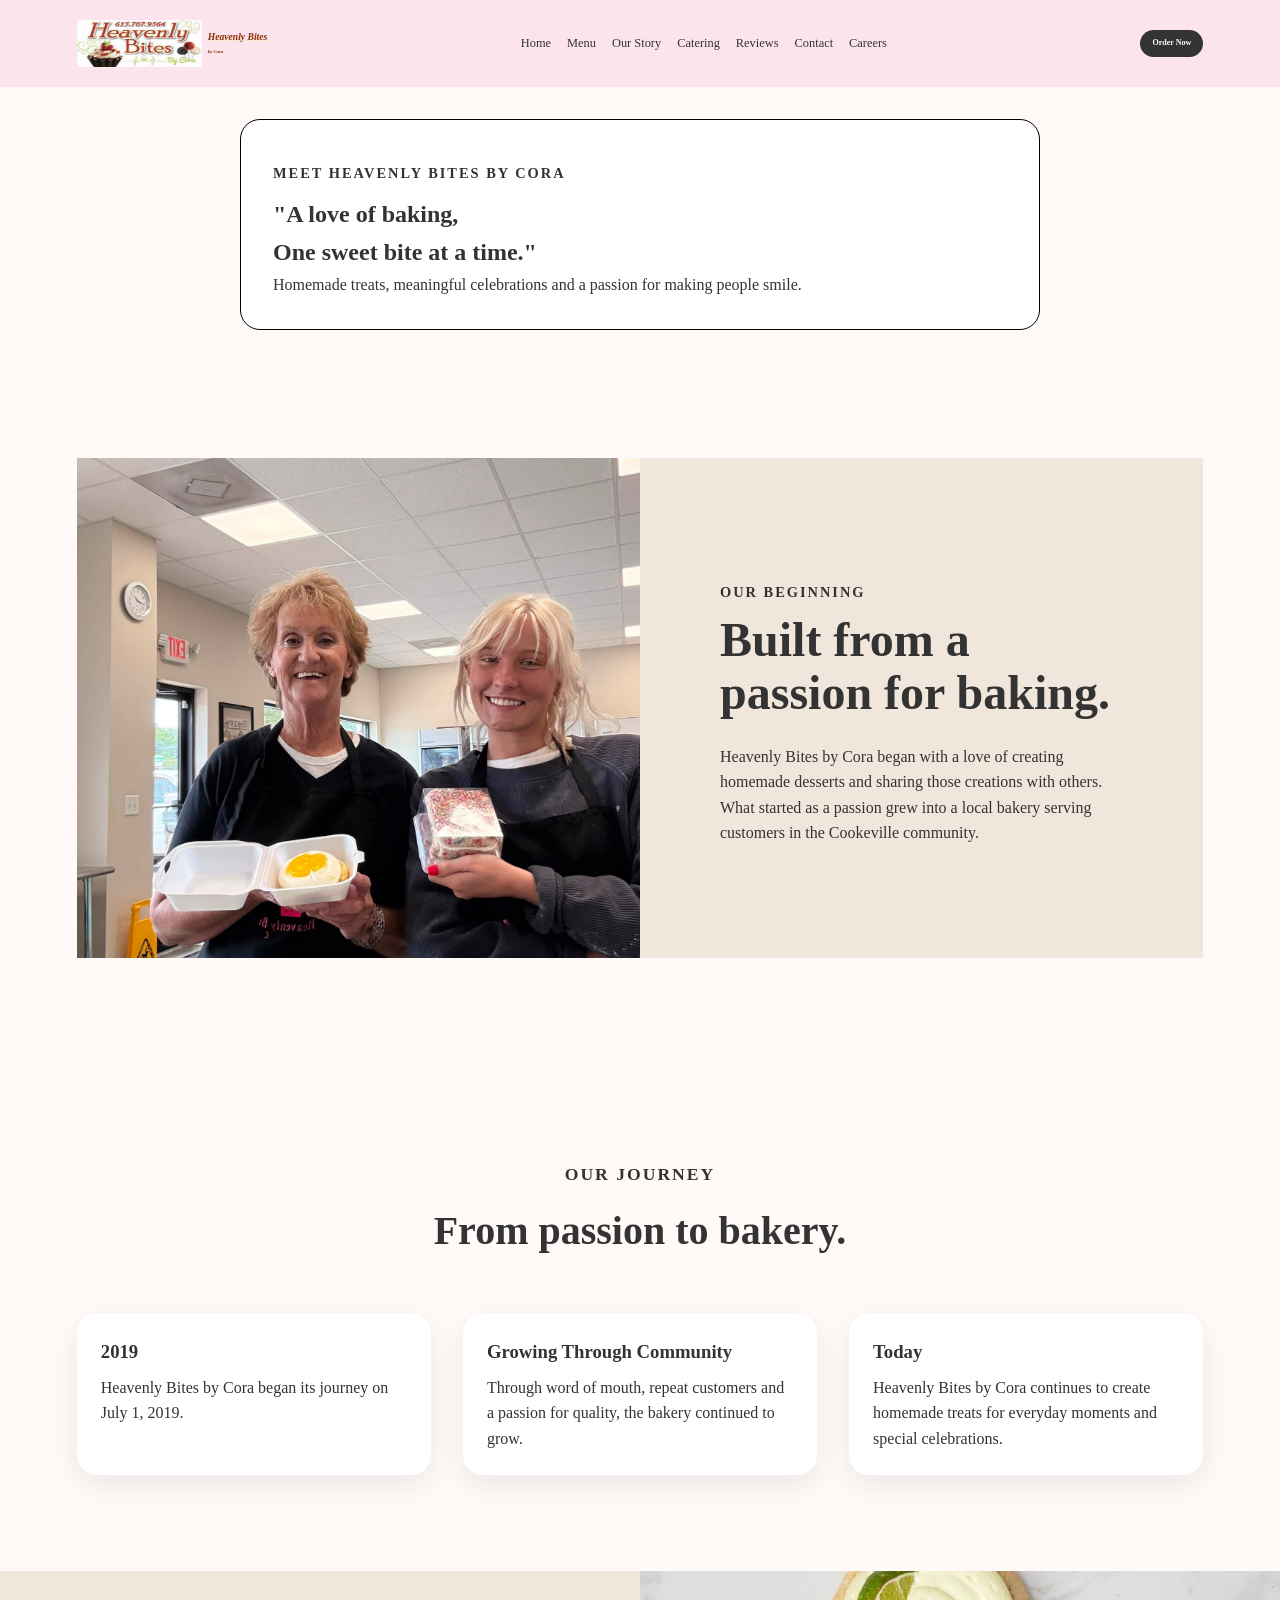
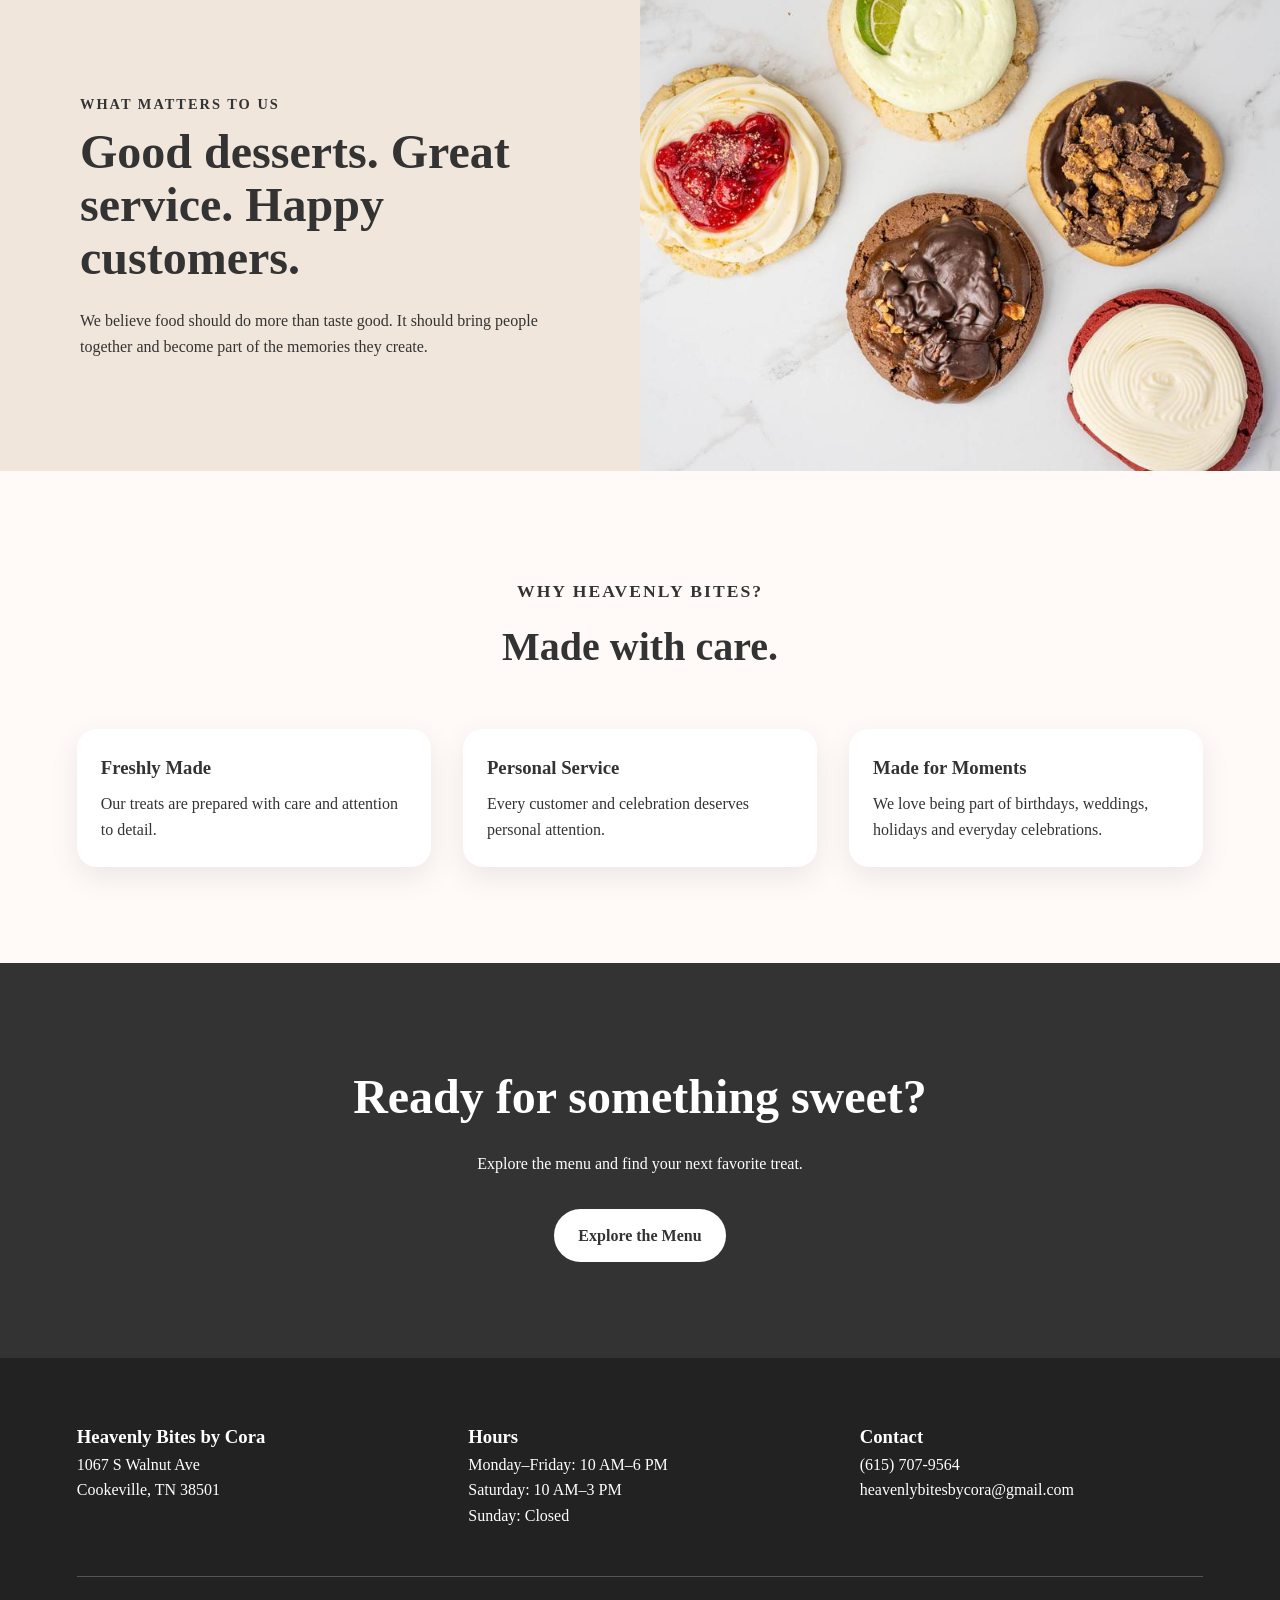
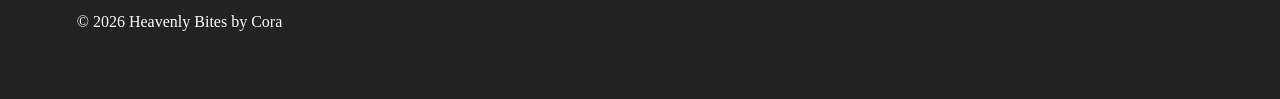
==== commit 3975b00e: "UX updated" ====
--- a/about.html
+++ b/about.html
@@ -27,6 +27,7 @@
         <a href="catering.html"> Catering </a>
         <a href="index.html#reviews"> Reviews </a>
         <a href="index.html#contact"> Contact </a>
+        <a href="careers.html"> Careers </a>
       </nav>
       <a href="menu.html" class="btn btn-primary"> Order Now </a>
     </header>
@@ -196,13 +197,6 @@
     </footer>
     <script src="js/script.js"></script>
     <script>
-      const menuButton = document.querySelector(".menu-button");
-      const navigation = document.querySelector("nav");
-      if (menuButton && navigation) {
-        menuButton.addEventListener("click", () => {
-          navigation.classList.toggle("nav-open");
-        });
-      }
       // =========================
       // Header Scroll Effect
       // =========================
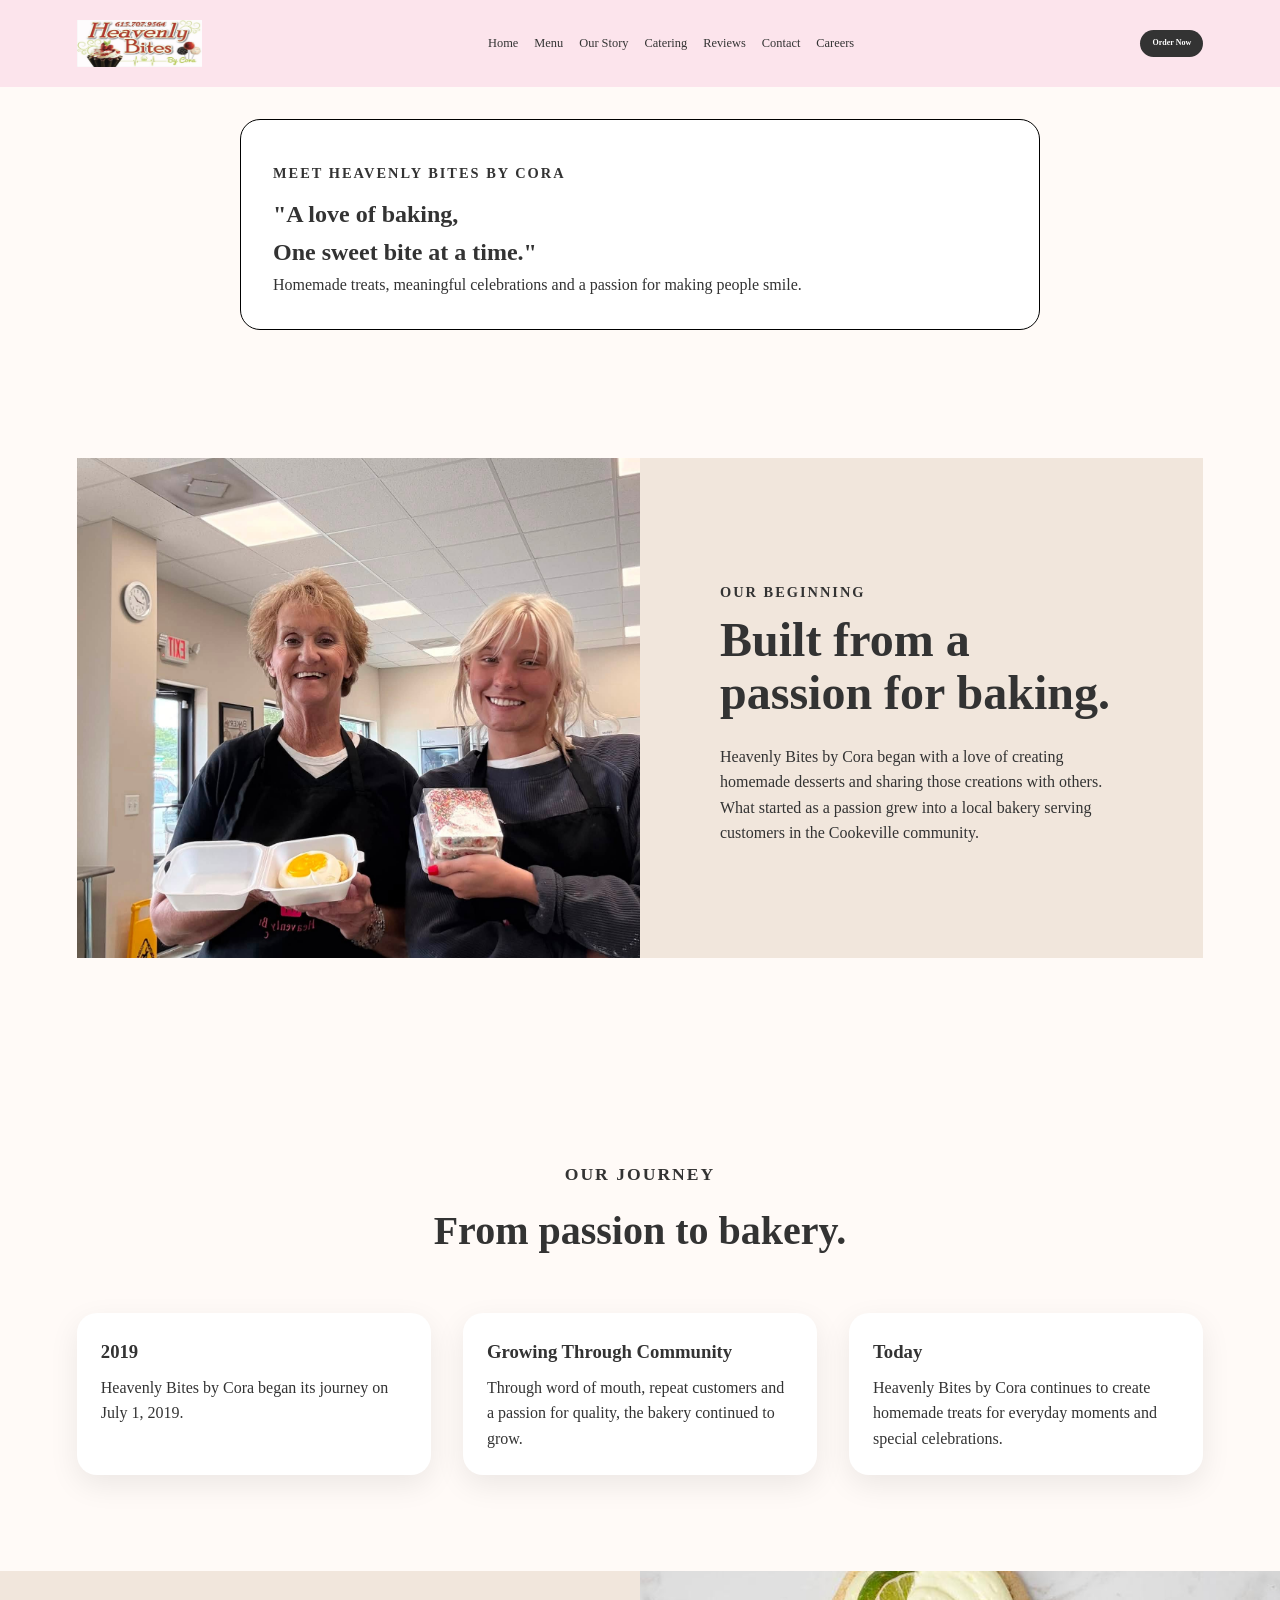
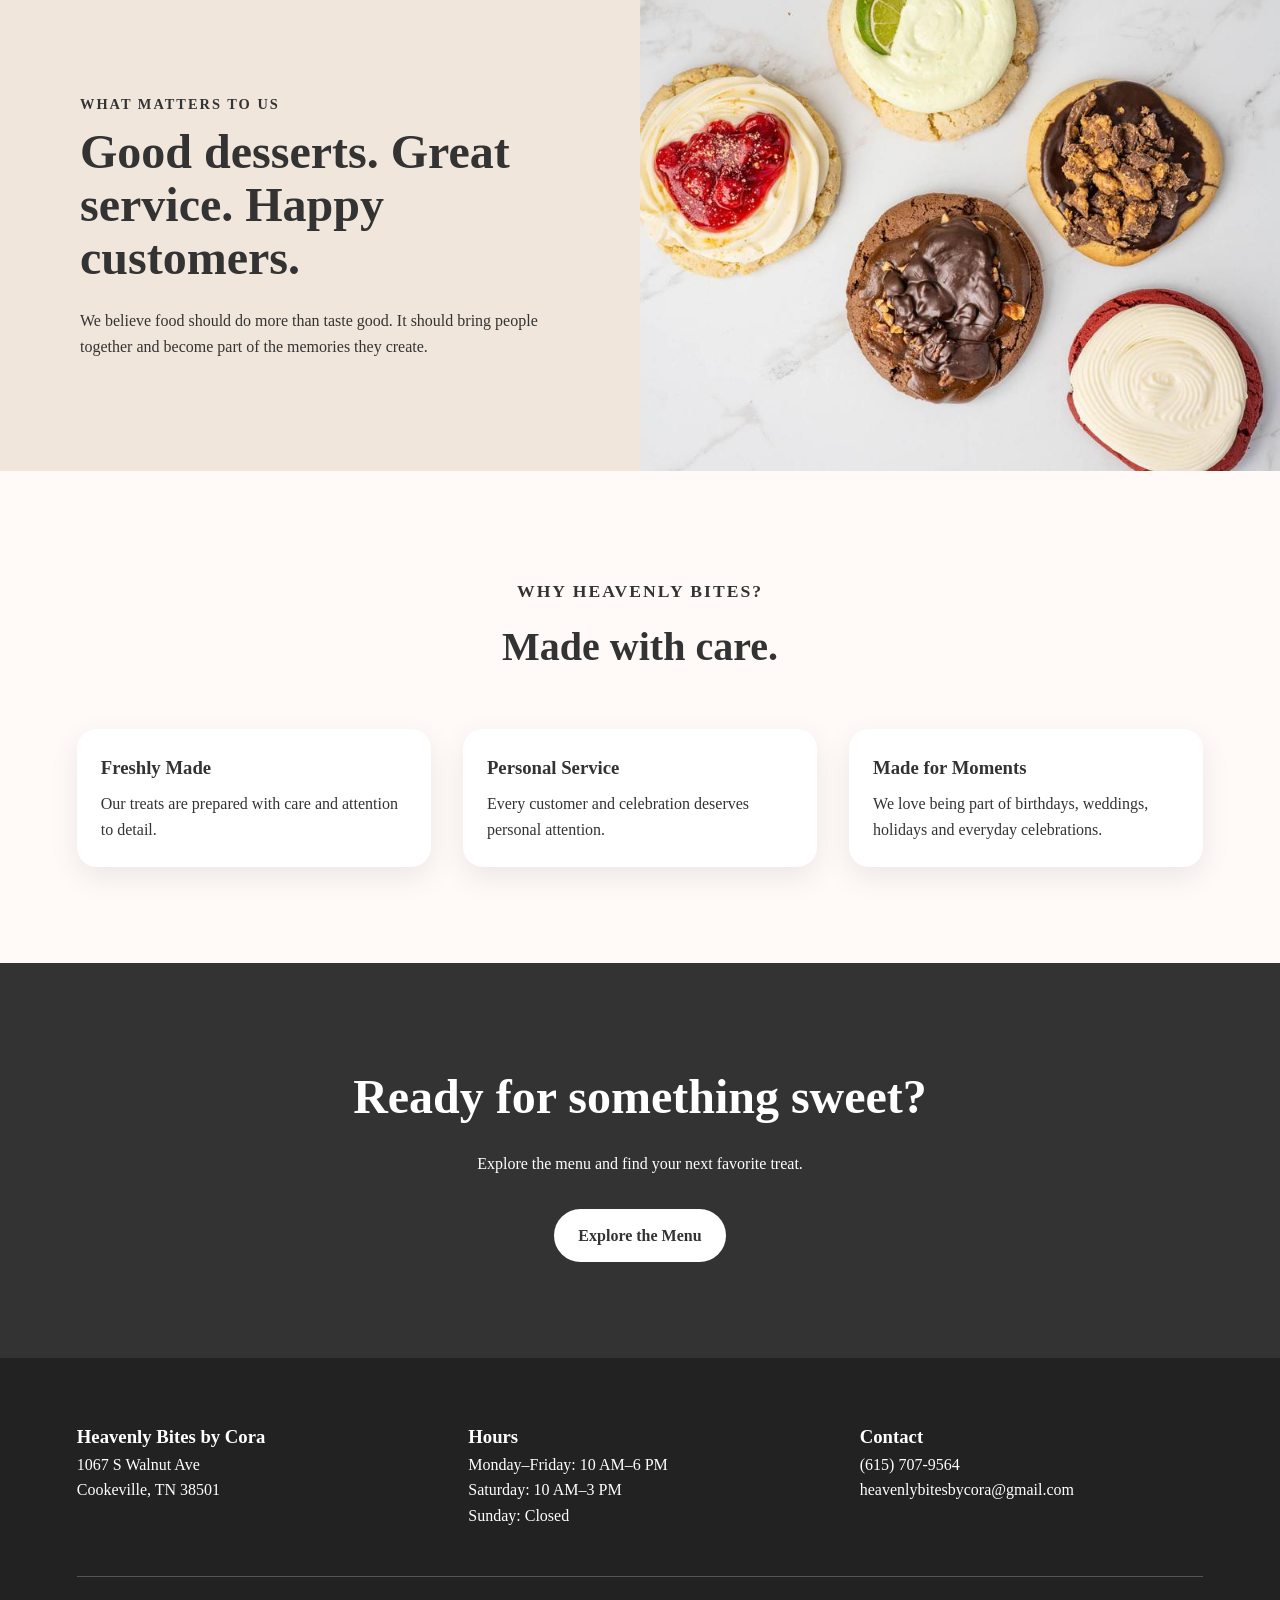
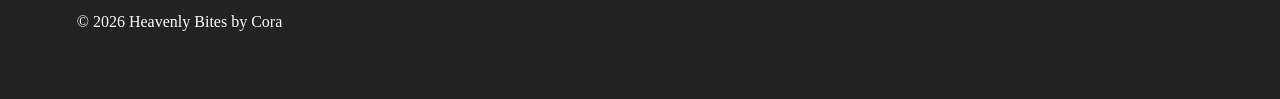
==== commit 297b1314: ""Added new UX"" ====
--- a/about.html
+++ b/about.html
@@ -16,8 +16,7 @@
 ========================= -->
     <header class="navbar">
       <a href="index.html" class="logo">
-        <img src="assets/images/logo-1.png" alt="" />
-        <span>Heavenly Bites<br /><small>by Cora</small></span>
+        <img src="assets/images/logo-1.png" alt="Heavenly Bites by Cora Logo" />
       </a>
       <button class="menu-button" aria-label="Open navigation menu">☰</button>
       <nav>
@@ -189,8 +188,8 @@
         </div>
         <div>
           <h3>Contact</h3>
-          <p>(615) 707-9564</p>
-          <p>heavenlybitesbycora@gmail.com</p>
+          <p><a href="tel:+16157079564">(615) 707-9564</a></p>
+          <p><a href="mailto:heavenlybitesbycora@gmail.com">heavenlybitesbycora@gmail.com</a></p>
         </div>
       </div>
       <p class="copyright">© 2026 Heavenly Bites by Cora</p>
--- a/css/style.css
+++ b/css/style.css
@@ -105,7 +105,7 @@
 }
 
 @media (min-width: 801px) {
-    .navbar > nav {
+    .navbar>nav {
         flex: 1;
         justify-content: center;
     }
@@ -158,7 +158,6 @@
 
 .hero {
     min-height: 80vh;
-
     display: grid;
     grid-template-columns: 1fr 1fr;
 
@@ -192,8 +191,8 @@
 
 .hero p {
     max-width: 500px;
-    margin-top: 6rem;
-    
+    margin-top: 1.5rem;
+    margin-bottom: 1.5rem;
 }
 
 .hero-buttons {
@@ -219,6 +218,7 @@
     border: 1px solid #000;
     border-radius: 20px;
 }
+
 .menu-hero-box {
     max-width: 800px;
     margin: 2rem auto;
@@ -227,6 +227,7 @@
     border: 1px solid #000;
     border-radius: 20px;
 }
+
 .catering-hero-box {
     max-width: 800px;
     margin: 2rem auto;
@@ -255,6 +256,7 @@
     font-size: 3rem;
     margin-bottom: 1rem;
 }
+
 .catering-form {
     max-width: 600px;
     margin: 2rem auto;
@@ -271,6 +273,7 @@
     width: 100%;
     box-sizing: border-box;
 }
+
 /* =========================
    REVIEWS SECTION
 ========================= */
@@ -278,15 +281,18 @@
     padding: 80px 20px;
     background: #faf7f2;
 }
+
 .reviews-container {
     max-width: 1200px;
     margin: 0 auto;
 }
+
 .section-heading {
     text-align: center;
     max-width: 700px;
     margin: 0 auto 50px;
 }
+
 .eyebrow {
     display: block;
     margin-bottom: 10px;
@@ -295,13 +301,16 @@
     letter-spacing: 2px;
     text-transform: uppercase;
 }
+
 .section-heading h2 {
     margin-bottom: 15px;
     font-size: 2.5rem;
 }
+
 .section-heading p {
     font-size: 1.1rem;
 }
+
 /* REVIEW GRID */
 .reviews-grid {
     display: grid;
@@ -371,24 +380,28 @@
     border-radius: 12px;
     box-shadow: 0 5px 20px rgba(0, 0, 0, 0.08);
     transition: transform 0.3s ease,
-                box-shadow 0.3s ease;
-}
+        box-shadow 0.3s ease;
+}
+
 .review-card:hover {
     transform: translateY(-5px);
     box-shadow: 0 10px 30px rgba(0, 0, 0, 0.12);
 }
+
 /* STARS */
 .stars {
     margin-bottom: 18px;
     font-size: 1.2rem;
     letter-spacing: 3px;
 }
+
 /* REVIEW TEXT */
 .review-text {
     margin-bottom: 25px;
     line-height: 1.7;
     font-size: 1rem;
 }
+
 /* AUTHOR */
 .review-author {
     display: flex;
@@ -403,6 +416,7 @@
 .review-author span {
     font-size: 0.85rem;
 }
+
 /* =========================
    RESPONSIVE DESIGN
 ========================= */
@@ -514,7 +528,7 @@
     padding-top: 1rem;
 }
 
-.menu-item-actions > * {
+.menu-item-actions>* {
     flex: 1 1 0;
     min-width: 0;
     min-height: 3rem;
@@ -537,7 +551,7 @@
     transition: background-color .2s ease, transform .2s ease;
 }
 
-.menu-item-actions > *:hover {
+.menu-item-actions>*:hover {
     background: #f8cbd9;
     transform: translateY(-1px);
 }
@@ -944,8 +958,7 @@
 @media (max-width: 800px) {
 
     .page-hero h1 {
-        font-size: 6rem;
-        line-height: 1;
+        font-size: clamp(2.5rem, 10vw, 5rem);
     }
 
     .navbar {
@@ -985,6 +998,7 @@
     }
 
 }
+
 /* ========================= JavaScript Animations ========================= */
 
 .fade-in {
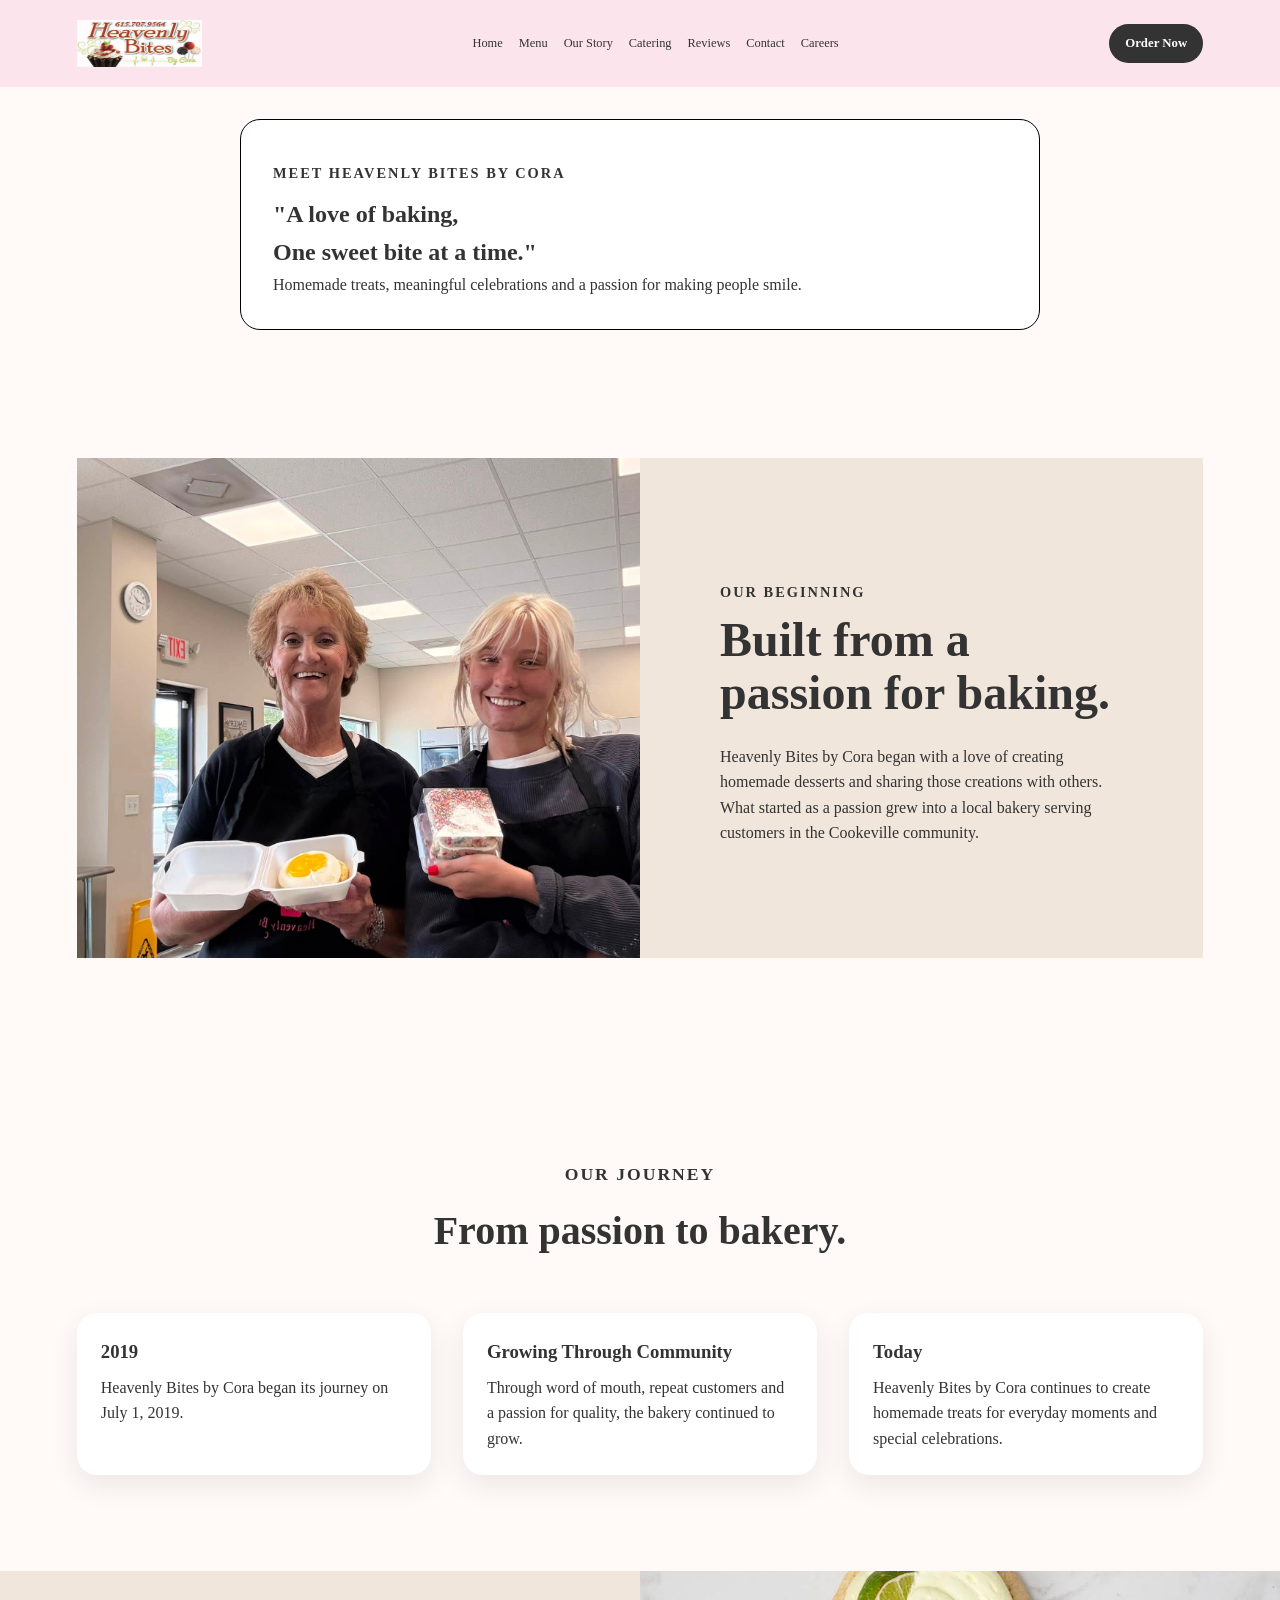
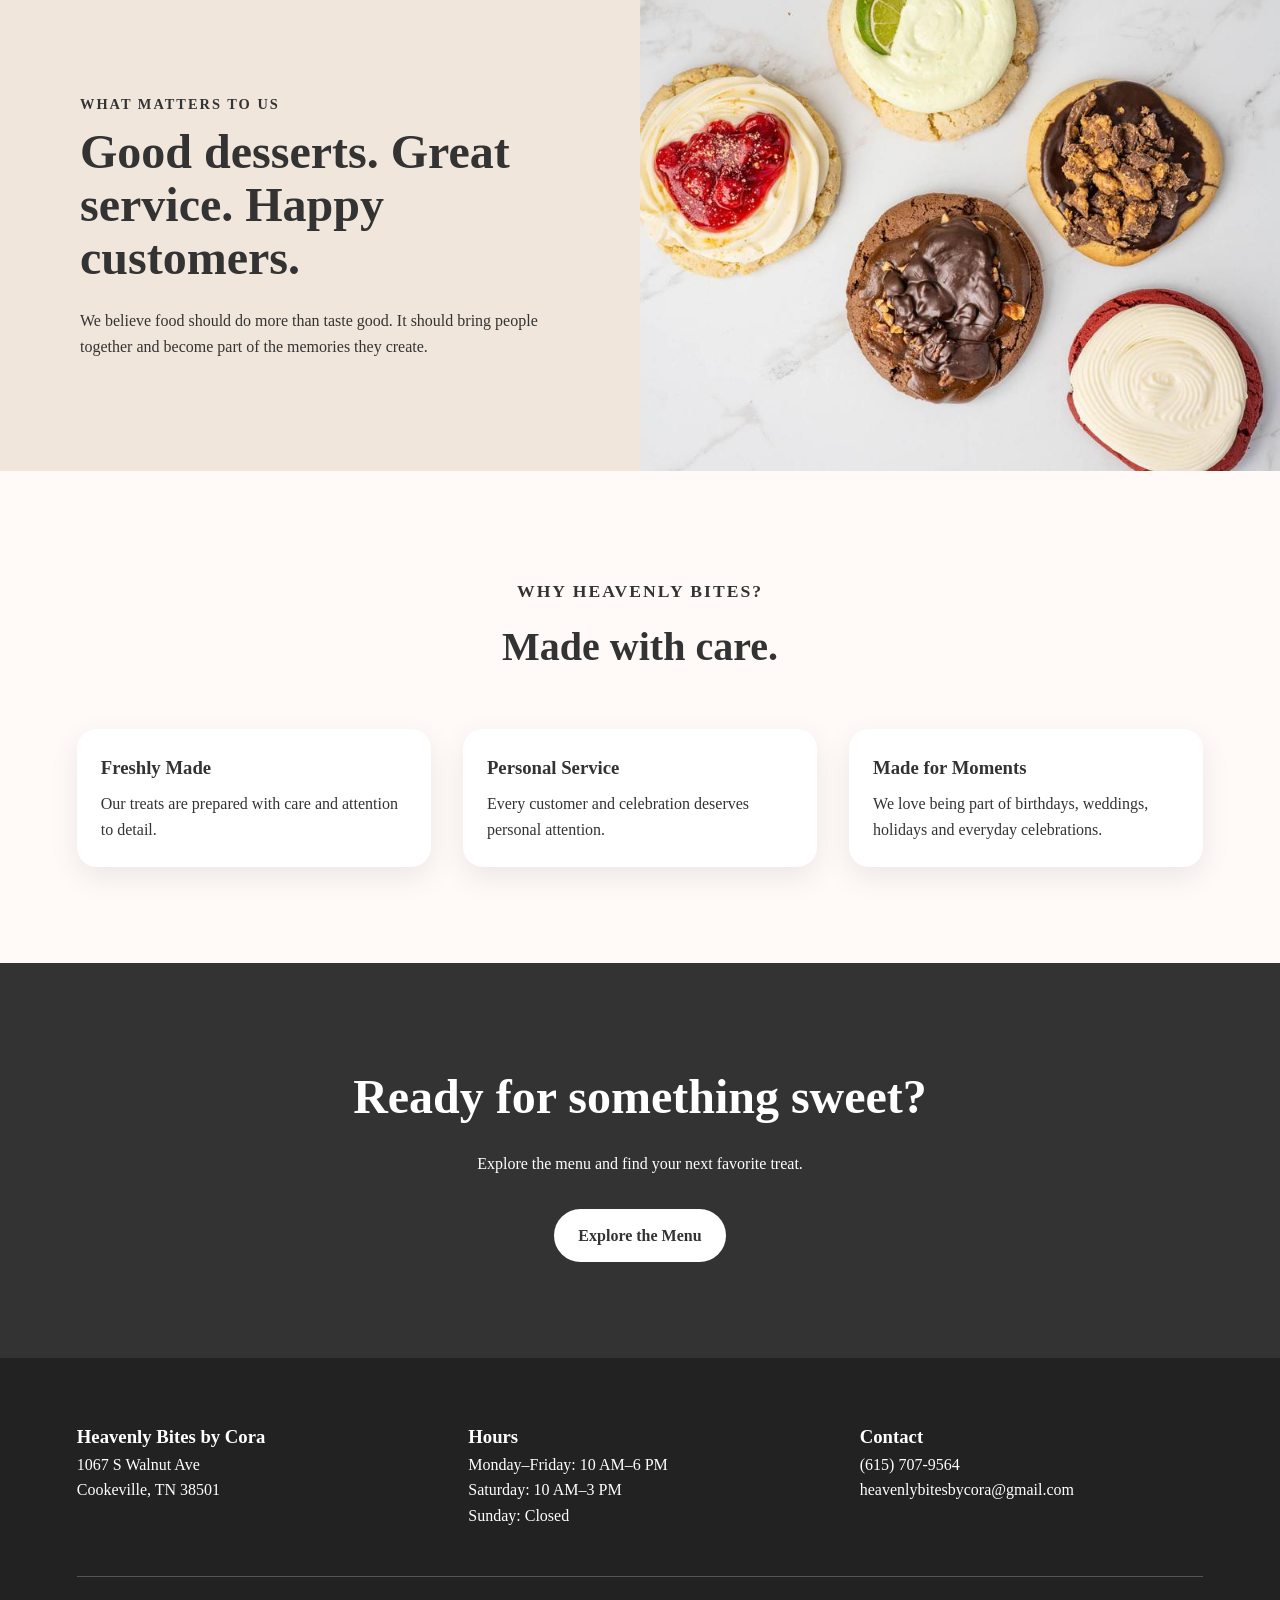
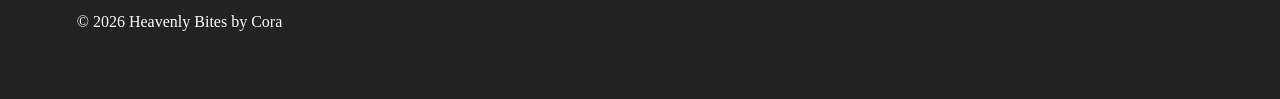
==== commit f8a64df6: "Made the Order Now button bigger" ====
--- a/about.html
+++ b/about.html
@@ -53,7 +53,7 @@
         <div class="catering">
           <div class="catering-image">
             <img
-              src="/assets/images/our-story.jpg"
+              src="assets/images/our-story.jpg"
               alt="Cora, owner of Heavenly Bites by Cora"
             />
           </div>
@@ -120,7 +120,7 @@
         </div>
         <div class="catering-image">
           <img
-            src="/assets/images/cookies-img-2.jpg"
+            src="assets/images/cookies-img-2.jpg"
             alt="Fresh baked desserts from Heavenly Bites by Cora"
           />
         </div>
@@ -195,39 +195,5 @@
       <p class="copyright">© 2026 Heavenly Bites by Cora</p>
     </footer>
     <script src="js/script.js"></script>
-    <script>
-      // =========================
-      // Header Scroll Effect
-      // =========================
-      const header = document.querySelector(".navbar");
-      if (header) {
-        window.addEventListener("scroll", () => {
-          header.classList.toggle("scrolled", window.scrollY > 20);
-        });
-      }
-      // =========================
-      // Menu Page Filtering
-      // =========================
-      const menuFilters = document.querySelectorAll(".menu-filter");
-      const menuItems = document.querySelectorAll(".menu-item");
-      if (menuFilters.length > 0) {
-        menuFilters.forEach((filter) => {
-          filter.addEventListener("click", () => {
-            const category = filter.dataset.category;
-            menuFilters.forEach((button) => {
-              button.classList.remove("active");
-            });
-            filter.classList.add("active");
-            menuItems.forEach((item) => {
-              if (category === "all" || item.dataset.category === category) {
-                item.style.display = "block";
-              } else {
-                item.style.display = "none";
-              }
-            });
-          });
-        });
-      }
-    </script>
   </body>
 </html>
--- a/css/style.css
+++ b/css/style.css
@@ -130,8 +130,8 @@
 }
 
 .navbar .btn {
-    padding: .425rem .75rem;
-    font-size: .5rem;
+    padding: .6rem 1rem;
+    font-size: .8rem;
 }
 
 .btn-primary {
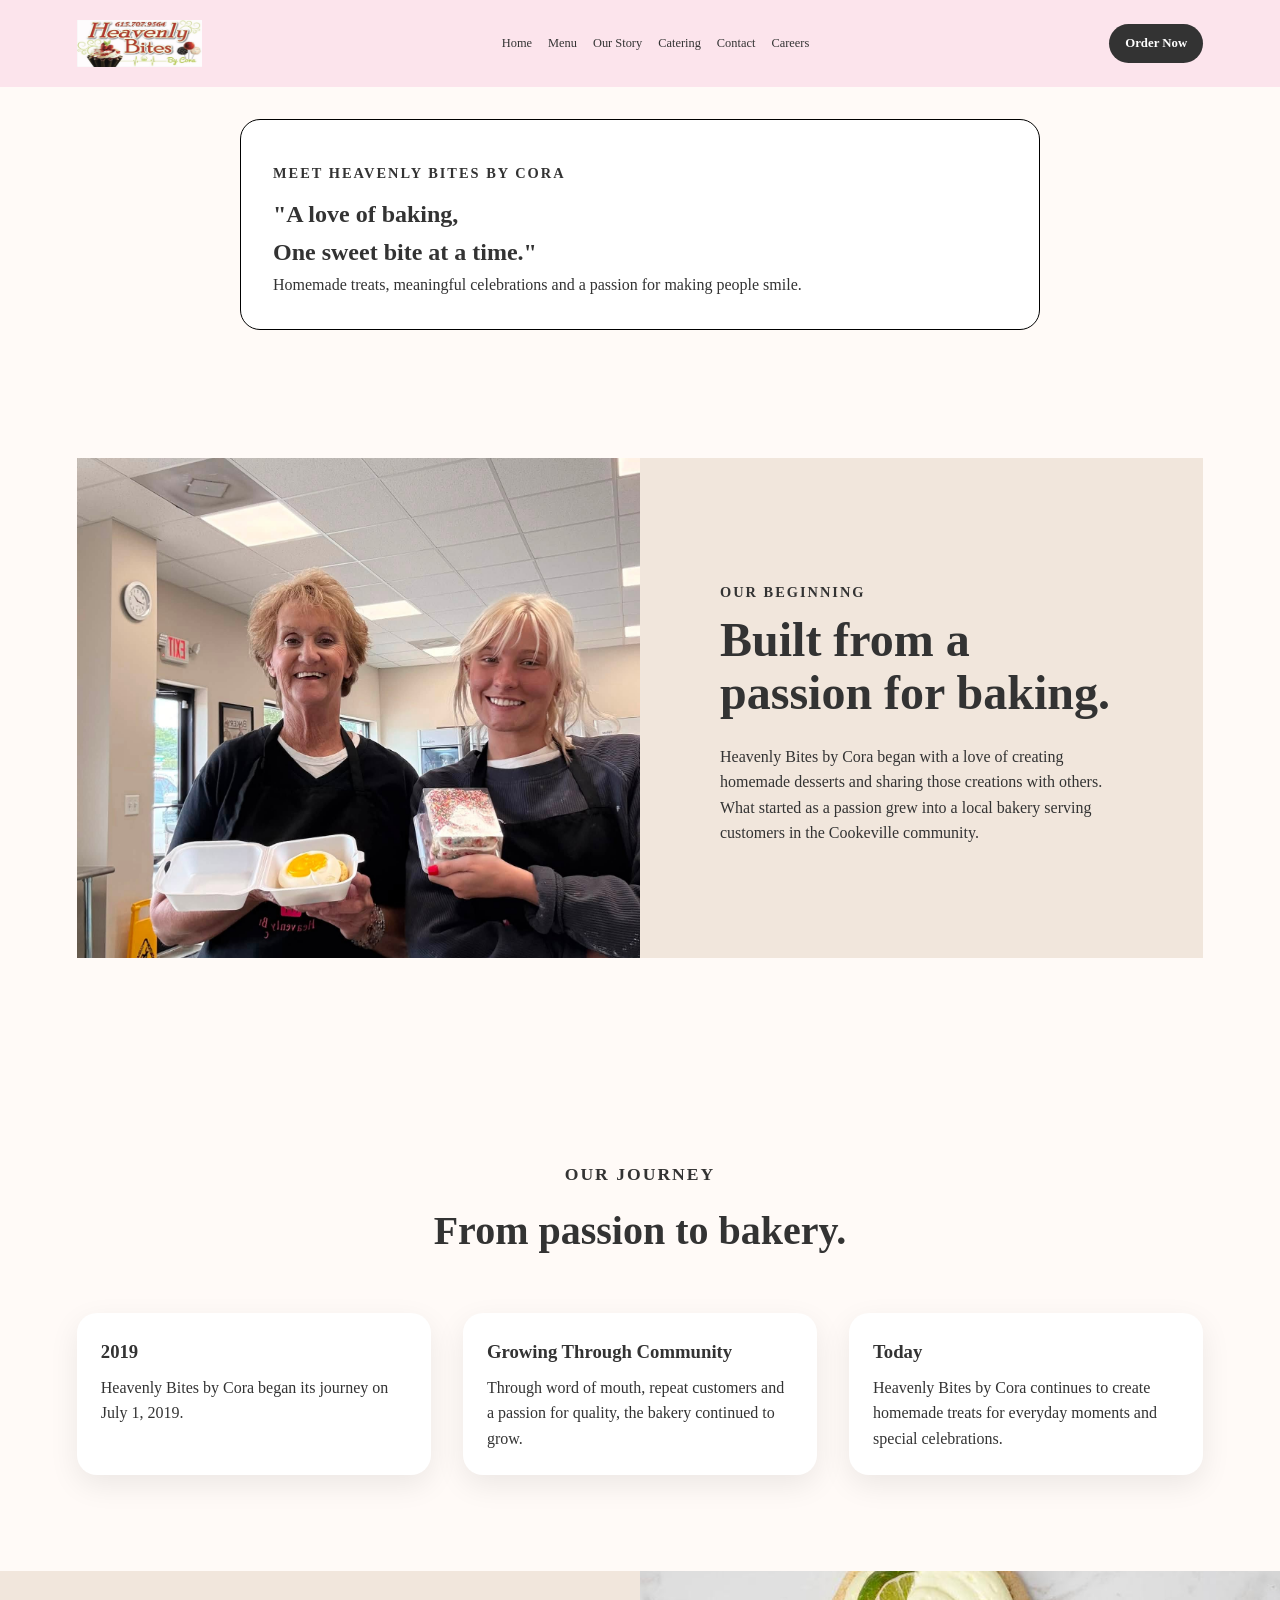
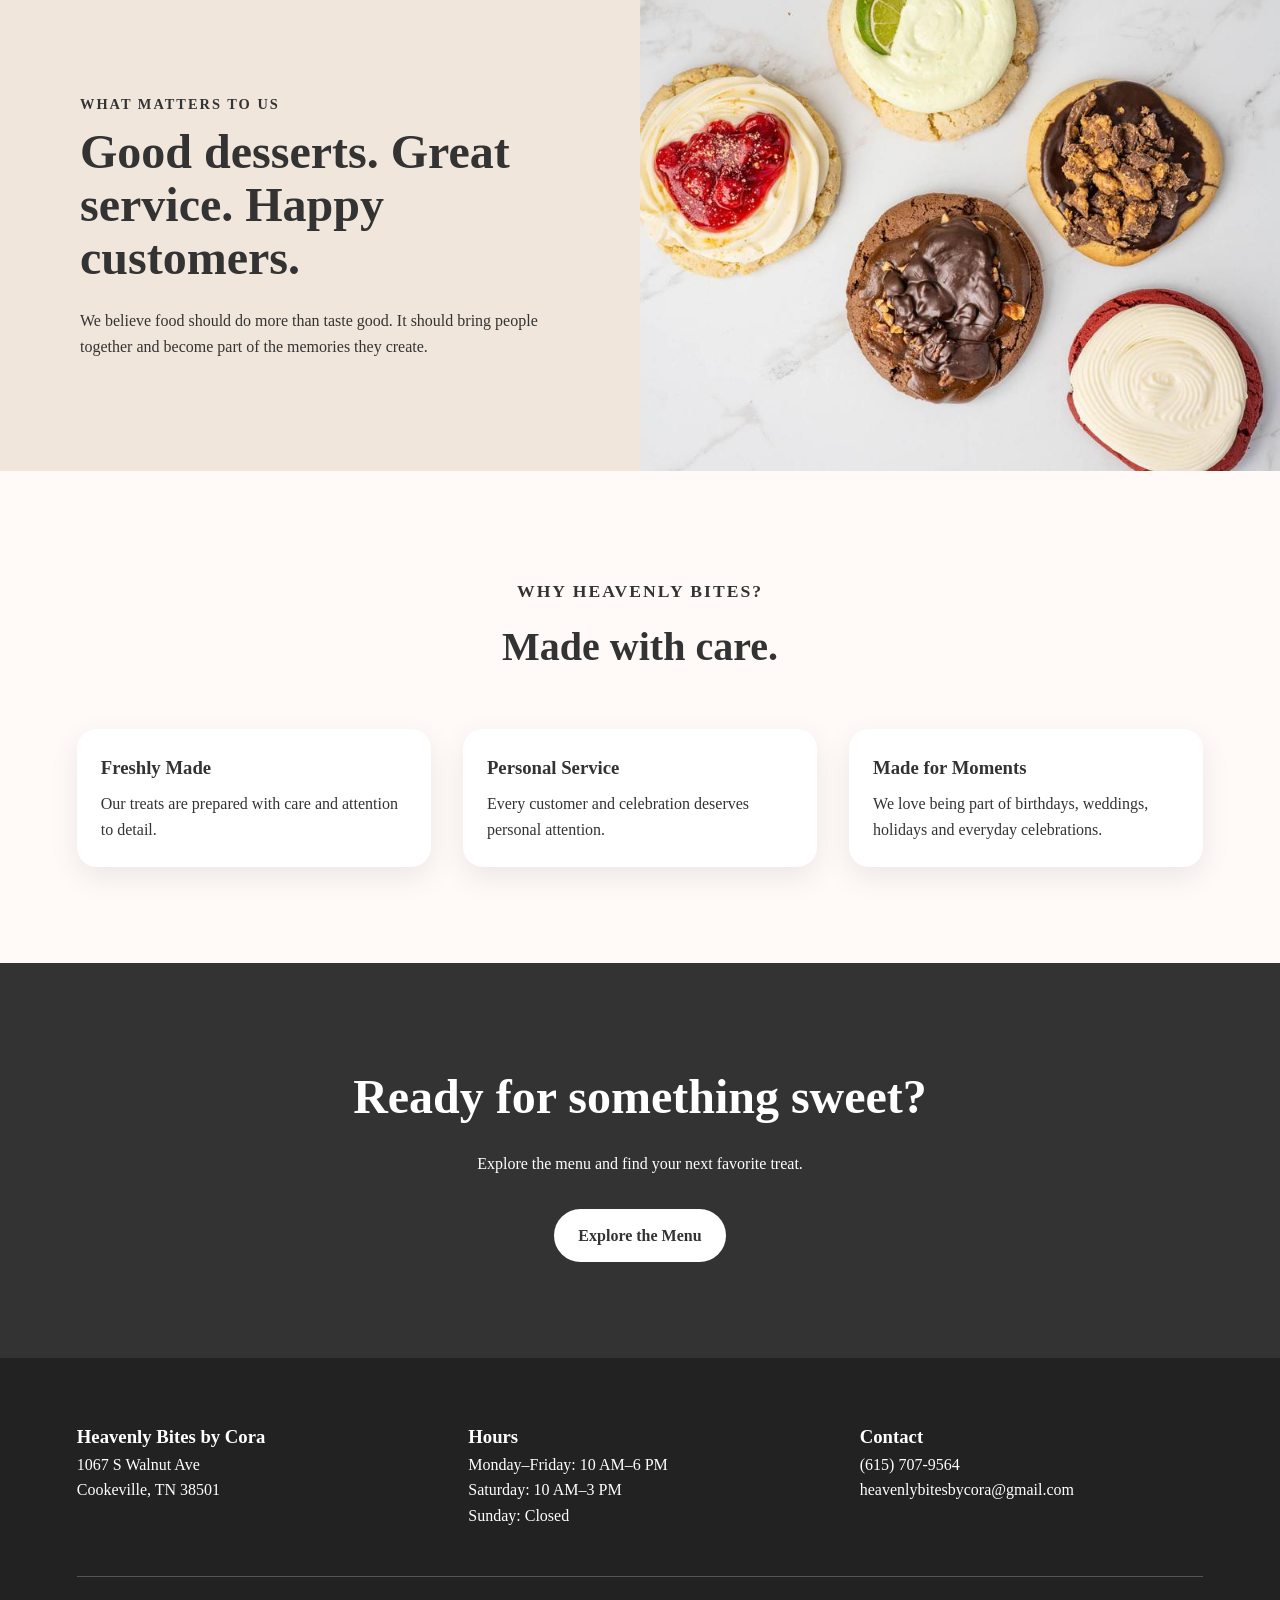
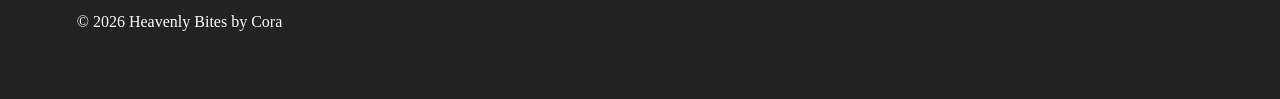
==== commit 158fa6bb: "Removed the Reviews button from the navbar" ====
--- a/about.html
+++ b/about.html
@@ -24,7 +24,6 @@
         <a href="menu.html"> Menu </a>
         <a href="about.html" class="active"> Our Story </a>
         <a href="catering.html"> Catering </a>
-        <a href="index.html#reviews"> Reviews </a>
         <a href="index.html#contact"> Contact </a>
         <a href="careers.html"> Careers </a>
       </nav>
--- a/css/style.css
+++ b/css/style.css
@@ -341,18 +341,41 @@
     transform: translateX(0);
 }
 
-.reviews-grid.is-carousel .review-card.is-leaving {
+.reviews-grid.is-carousel .review-card.is-leaving-left {
     opacity: 0;
     transform: translateX(-110%);
 }
 
+.reviews-grid.is-carousel .review-card.is-leaving-right {
+    opacity: 0;
+    transform: translateX(110%);
+}
+
+.reviews-grid.is-carousel .review-card.is-entering-left {
+    transition: none;
+    transform: translateX(-110%);
+}
+
+.reviews-grid.is-carousel .review-card.is-entering-right {
+    transition: none;
+    transform: translateX(110%);
+}
+
 .reviews-grid.is-carousel .review-card:hover {
     transform: translateX(0);
 }
 
+.review-carousel-controls {
+    display: flex;
+    align-items: center;
+    justify-content: center;
+    gap: .75rem;
+    margin: 0 auto 1.5rem;
+}
+
 .review-carousel-toggle {
     display: block;
-    margin: -1.5rem auto 1.5rem;
+    margin: 0;
     padding: .5rem .9rem;
     border: 1px solid #8b2d24;
     border-radius: 999px;
@@ -362,13 +385,39 @@
     font: inherit;
 }
 
-.review-carousel-toggle:focus-visible {
+.review-carousel-arrow {
+    display: grid;
+    width: 2.5rem;
+    height: 2.5rem;
+    place-items: center;
+    border: 1px solid #8b2d24;
+    border-radius: 50%;
+    background: #fff;
+    color: #8b2d24;
+    cursor: pointer;
+    font: inherit;
+    font-size: 1.75rem;
+    line-height: 1;
+}
+
+.review-carousel-arrow:disabled {
+    cursor: wait;
+    opacity: .55;
+}
+
+.review-carousel-toggle:focus-visible,
+.review-carousel-arrow:focus-visible {
     outline: 2px solid #8b2d24;
     outline-offset: 3px;
 }
 
 @media (prefers-reduced-motion: reduce) {
     .reviews-grid.is-carousel .review-card {
+        transition: none;
+    }
+
+    .reviews-grid.is-carousel .review-card.is-entering-left,
+    .reviews-grid.is-carousel .review-card.is-entering-right {
         transition: none;
     }
 }
